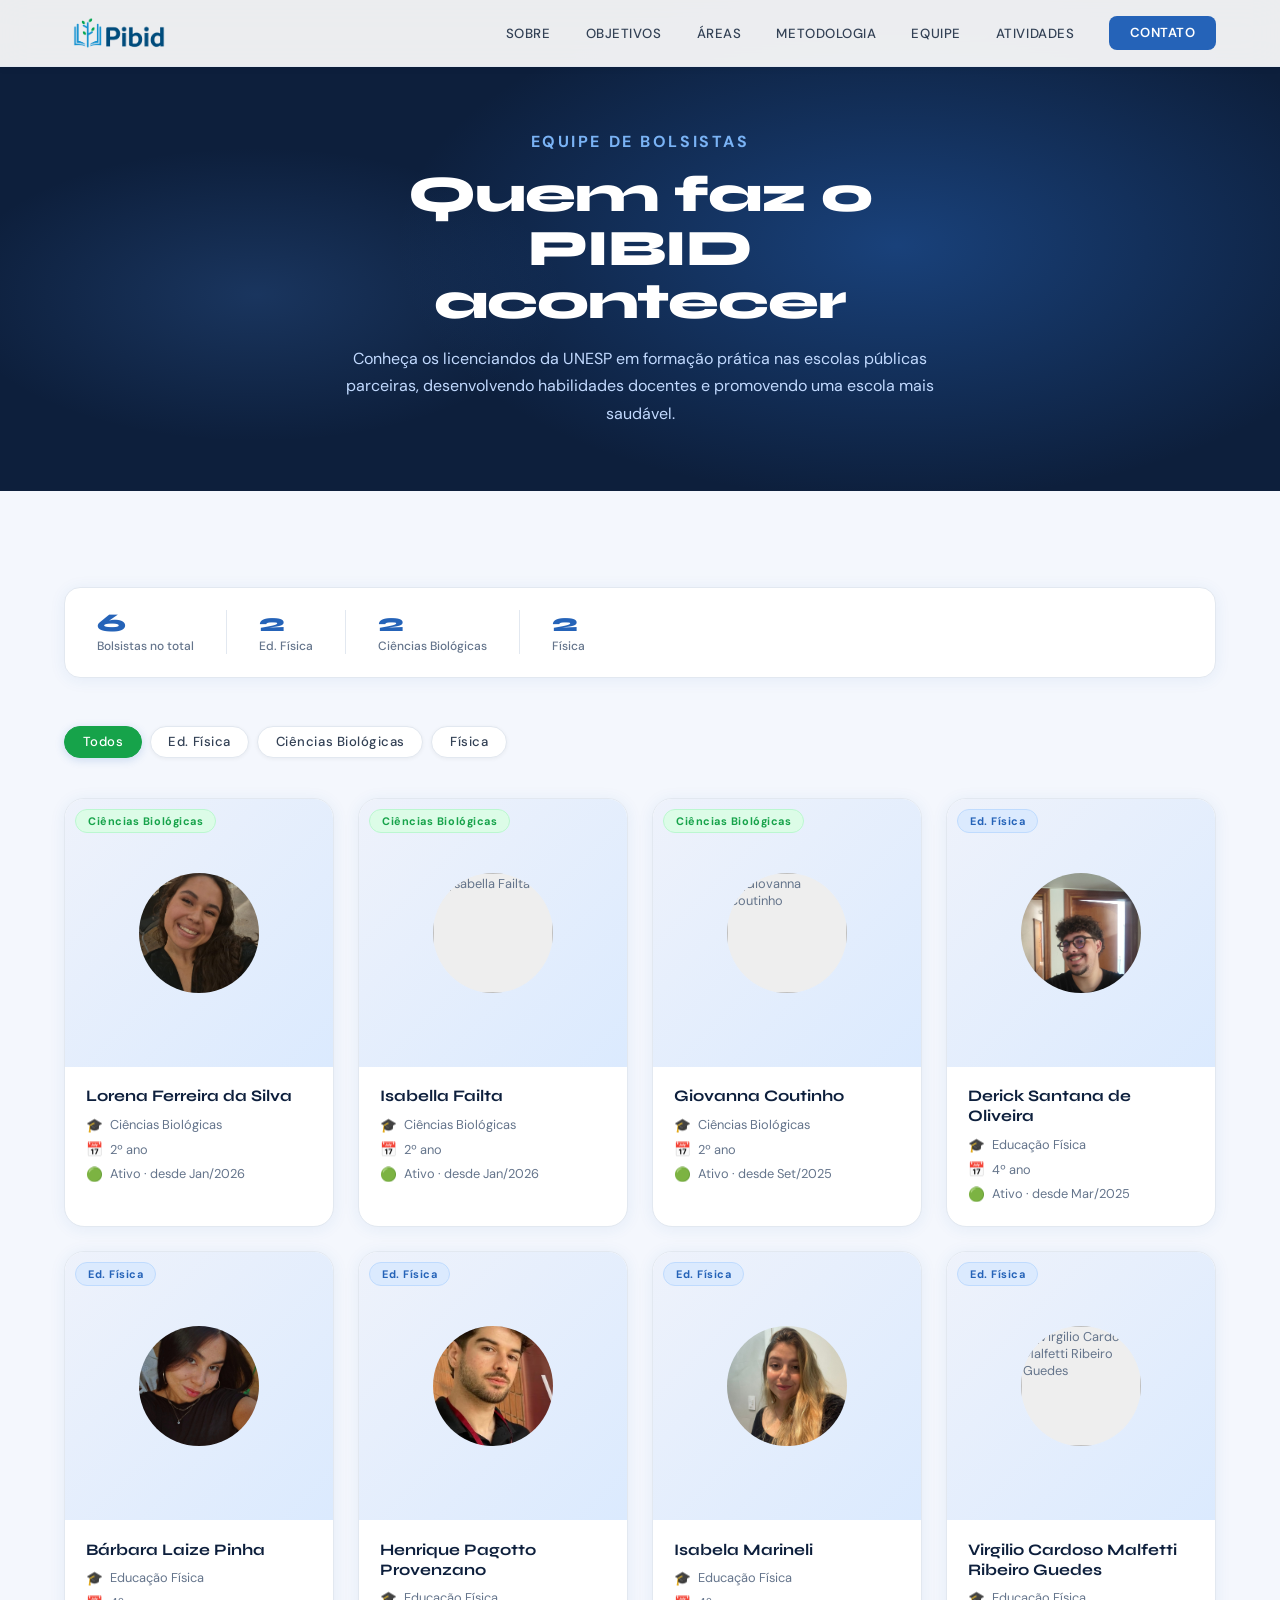
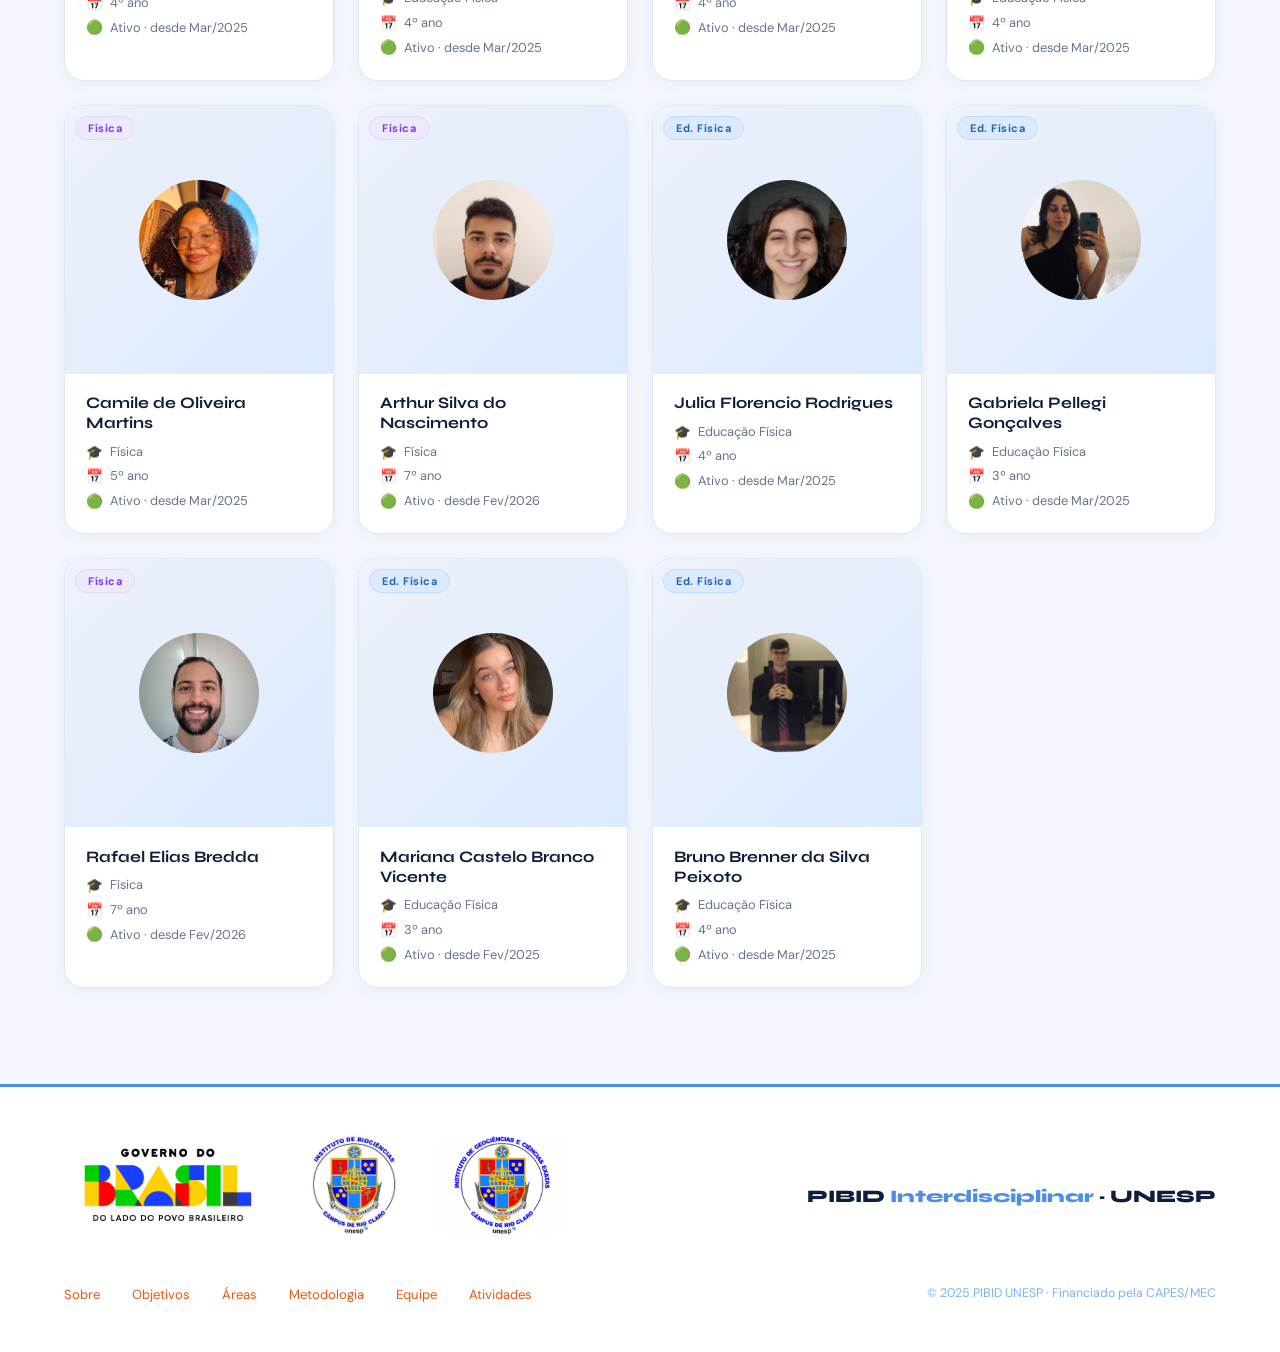
==== bolsistas.html @ 20052065 "first commit" ====
<body>
<!DOCTYPE html>
<html lang="pt-BR">
<head>
  <meta charset="UTF-8"/>
  <meta name="viewport" content="width=device-width, initial-scale=1.0"/>
  <title>Bolsistas — PIBID Interdisciplinar UNESP</title>
  <link href="https://fonts.googleapis.com/css2?family=Syne:wght@400;600;700;800&family=DM+Sans:ital,wght@0,300;0,400;0,500;1,300&display=swap" rel="stylesheet"/>
  <link rel="stylesheet" href="style.css"/>
</head>

    <!-- ── NAVBAR ── -->
<nav id="navbar">
  <div class="nav-logo"><a href="index.html"><img src="Logo_PIBID_sigla-e1734774296538.png" width="25%" alt="PIBID Interdisciplinar"></a></div>
  <ul class="nav-links">
    <li><a href="index.html#sobre">Sobre</a></li>
    <li><a href="index.html#objetivos">Objetivos</a></li>
    <li><a href="index.html#areas">Áreas</a></li>
    <li><a href="index.html#metodologia">Metodologia</a></li>
    <li><a href="index.html#equipe">Equipe</a></li>
    <li><a href="index.html#atividades">Atividades</a></li>
  </ul>
  <a href="index.html#contato" class="nav-cta">Contato</a>
  <div class="hamburger" id="hamburger">
    <span></span><span></span><span></span>
  </div>
</nav>
 
<!-- ── HERO ── -->
<div class="page-hero">
  <div class="page-hero-inner reveal">
    <p class="section-label">Equipe de Bolsistas</p>
    <h1>Quem faz o PIBID acontecer</h1>
    <p>Conheça os licenciandos da UNESP em formação prática nas escolas públicas parceiras, desenvolvendo habilidades docentes e promovendo uma escola mais saudável.</p>
  </div>
</div>
 
<!-- ── BOLSISTAS ── -->
<section id="bolsistasSection">
 
  <!-- Stats -->
  <div class="stats-bar reveal">
    <div class="stats-item">
      <span class="stats-num">6</span>
      <span class="stats-lbl">Bolsistas no total</span>
    </div>
    <div class="stats-divider"></div>
    <div class="stats-item">
      <span class="stats-num">2</span>
      <span class="stats-lbl">Ed. Física</span>
    </div>
    <div class="stats-divider"></div>
    <div class="stats-item">
      <span class="stats-num">2</span>
      <span class="stats-lbl">Ciências Biológicas</span>
    </div>
    <div class="stats-divider"></div>
    <div class="stats-item">
      <span class="stats-num">2</span>
      <span class="stats-lbl">Física</span>
    </div>
  </div>
 
  <!-- Filters -->
  <div class="toolbar reveal">
    <div style="display:flex; gap:0.5rem; flex-wrap:wrap;">
      <button class="filter-btn active" data-filter="all">Todos</button>
      <button class="filter-btn" data-filter="ef">Ed. Física</button>
      <button class="filter-btn" data-filter="bio">Ciências Biológicas</button>
      <button class="filter-btn" data-filter="fis">Física</button>
    </div>
  </div>
 
  <!-- Grid -->
  <div class="bolsistas-grid" id="bolsistasGrid">
 
    <!-- BOLSISTA Lorena Silva -->
    <div class="bolsista-card reveal" data-curso="bio">
      <div class="bolsista-photo-wrap">
<div class="photo-placeholder"><img src="foto-lorena.jpeg" alt="Lorena Ferreira da Silva"></div>
        <span class="curso-badge curso-bio">Ciências Biológicas</span>
      </div>
      <div class="bolsista-info">
        <div class="bolsista-name">Lorena Ferreira da Silva</div>
        <div class="bolsista-meta">
          <div class="meta-row"><span class="meta-icon">🎓</span>Ciências Biológicas</div>
          <div class="meta-row"><span class="meta-icon">📅</span>2º ano</div>
          <div class="meta-row"><span class="meta-icon">🟢</span>Ativo · desde Jan/2026</div>
        </div>
      </div>
    </div>
 
    <!-- BOLSISTA Isabela Failta -->
    <div class="bolsista-card reveal" data-curso="bio">
      <div class="bolsista-photo-wrap">
         <div class="photo-placeholder"><img src="" alt="Isabella Failta"></div>
        <span class="curso-badge curso-bio">Ciências Biológicas</span>
      </div>
      <div class="bolsista-info">
        <div class="bolsista-name">Isabella Failta</div>
        <div class="bolsista-meta">
          <div class="meta-row"><span class="meta-icon">🎓</span>Ciências Biológicas</div>
          <div class="meta-row"><span class="meta-icon">📅</span>2º ano</div>
          <div class="meta-row"><span class="meta-icon">🟢</span>Ativo · desde Jan/2026</div>
        </div>
      </div>
    </div>
 
    <!-- BOLSISTA Giovanna Coutinho -->
    <div class="bolsista-card reveal" data-curso="bio">
      <div class="bolsista-photo-wrap">
         <div class="photo-placeholder"><img src="" alt="Giovanna Coutinho"></div>
        <span class="curso-badge curso-bio">Ciências Biológicas</span>
      </div>
      <div class="bolsista-info">
        <div class="bolsista-name">Giovanna Coutinho</div>
        <div class="bolsista-meta">
          <div class="meta-row"><span class="meta-icon">🎓</span>Ciências Biológicas</div>
          <div class="meta-row"><span class="meta-icon">📅</span>2º ano</div>
          <div class="meta-row"><span class="meta-icon">🟢</span>Ativo · desde Set/2025</div>
        </div>
      </div>
    </div>

    <!-- BOLSISTA Derick Santana de Oliveira -->
    <div class="bolsista-card reveal" data-curso="ef">
      <div class="bolsista-photo-wrap">
        <div class="photo-placeholder"><img src="foto-derick.jpeg" alt="Derick Santana de Oliveira"></div>
        <span class="curso-badge curso-ef">Ed. Física</span>
      </div>
      <div class="bolsista-info">
        <div class="bolsista-name">Derick Santana de Oliveira</div>
        <div class="bolsista-meta">
          <div class="meta-row"><span class="meta-icon">🎓</span>Educação Física</div>
          <div class="meta-row"><span class="meta-icon">📅</span>4º ano</div>
          <div class="meta-row"><span class="meta-icon">🟢</span>Ativo · desde Mar/2025</div>
        </div>
      </div>
    </div>

    <!-- BOLSISTA Bárbara Laize Pinha -->
    <div class="bolsista-card reveal" data-curso="ef">
      <div class="bolsista-photo-wrap">
        <div class="photo-placeholder"><img src="foto-barbara.jpeg" alt="Bárbara Laize Pinha"></div>
        <span class="curso-badge curso-ef">Ed. Física</span>
      </div>
      <div class="bolsista-info">
        <div class="bolsista-name">Bárbara Laize Pinha</div>
        <div class="bolsista-meta">
          <div class="meta-row"><span class="meta-icon">🎓</span>Educação Física</div>
          <div class="meta-row"><span class="meta-icon">📅</span>4º ano</div>
          <div class="meta-row"><span class="meta-icon">🟢</span>Ativo · desde Mar/2025</div>
        </div>
      </div>
    </div>

        <!-- BOLSISTA Henrique Pagotto Provenzano -->
    <div class="bolsista-card reveal" data-curso="ef">
      <div class="bolsista-photo-wrap">
        <div class="photo-placeholder"><img src="foto-henrique.jpeg" alt="Henrique Pagotto Provenzano"></div>
        <span class="curso-badge curso-ef">Ed. Física</span>
      </div>
      <div class="bolsista-info">
        <div class="bolsista-name">Henrique Pagotto Provenzano</div>
        <div class="bolsista-meta">
          <div class="meta-row"><span class="meta-icon">🎓</span>Educação Física</div>
          <div class="meta-row"><span class="meta-icon">📅</span>4º ano</div>
          <div class="meta-row"><span class="meta-icon">🟢</span>Ativo · desde Mar/2025</div>
        </div>
      </div>
    </div>

        <!-- BOLSISTA Isabela Marineli -->
    <div class="bolsista-card reveal" data-curso="ef">
      <div class="bolsista-photo-wrap">
        <div class="photo-placeholder"><img src="foto-isabela.jpeg" alt="Isabela Marineli"></div>
        <span class="curso-badge curso-ef">Ed. Física</span>
      </div>
      <div class="bolsista-info">
        <div class="bolsista-name">Isabela Marineli</div>
        <div class="bolsista-meta">
          <div class="meta-row"><span class="meta-icon">🎓</span>Educação Física</div>
          <div class="meta-row"><span class="meta-icon">📅</span>4º ano</div>
          <div class="meta-row"><span class="meta-icon">🟢</span>Ativo · desde Mar/2025</div>
        </div>
      </div>
    </div>

        <!-- BOLSISTA Virgilio Cardoso Malfetti Ribeiro Guedes -->
    <div class="bolsista-card reveal" data-curso="ef">
      <div class="bolsista-photo-wrap">
        <div class="photo-placeholder"><img src="foto-virgilio.jpeg" alt="Virgilio Cardoso Malfetti Ribeiro Guedes"></div>
        <span class="curso-badge curso-ef">Ed. Física</span>
      </div>
      <div class="bolsista-info">
        <div class="bolsista-name">Virgilio Cardoso Malfetti Ribeiro Guedes</div>
        <div class="bolsista-meta">
          <div class="meta-row"><span class="meta-icon">🎓</span>Educação Física</div>
          <div class="meta-row"><span class="meta-icon">📅</span>4º ano</div>
          <div class="meta-row"><span class="meta-icon">🟢</span>Ativo · desde Mar/2025</div>
        </div>
      </div>
    </div>

        <!-- BOLSISTA Camile de Oliveira Martins -->
    <div class="bolsista-card reveal" data-curso="fis">
      <div class="bolsista-photo-wrap">
        <div class="photo-placeholder"><img src="foto-camile.jpeg" alt="Camile de Oliveira Martins"></div>
        <span class="curso-badge curso-fis">Física</span>
      </div>
      <div class="bolsista-info">
        <div class="bolsista-name">Camile de Oliveira Martins</div>
        <div class="bolsista-meta">
          <div class="meta-row"><span class="meta-icon">🎓</span>Física</div>
          <div class="meta-row"><span class="meta-icon">📅</span>5º ano</div>
          <div class="meta-row"><span class="meta-icon">🟢</span>Ativo · desde Mar/2025</div>
        </div>
      </div>
    </div>

        <!-- BOLSISTA Arthur Silva do Nascimento -->
    <div class="bolsista-card reveal" data-curso="fis">
      <div class="bolsista-photo-wrap">
        <div class="photo-placeholder"><img src="foto-arthur.jpeg" alt="Arthur Silva do Nascimento"></div>
        <span class="curso-badge curso-fis">Física</span>
      </div>
      <div class="bolsista-info">
        <div class="bolsista-name">Arthur Silva do Nascimento</div>
        <div class="bolsista-meta">
          <div class="meta-row"><span class="meta-icon">🎓</span>Física</div>
          <div class="meta-row"><span class="meta-icon">📅</span>7º ano</div>
          <div class="meta-row"><span class="meta-icon">🟢</span>Ativo · desde Fev/2026</div>
        </div>
      </div>
    </div>

        <!-- BOLSISTA Julia florencio Rodrigues -->
    <div class="bolsista-card reveal" data-curso="ef">
      <div class="bolsista-photo-wrap">
        <div class="photo-placeholder"><img src="foto-julia.jpeg" alt="Julia Florencio Rodrigues"></div>
        <span class="curso-badge curso-ef">Ed. Física</span>
      </div>
      <div class="bolsista-info">
        <div class="bolsista-name">Julia Florencio Rodrigues</div>
        <div class="bolsista-meta">
          <div class="meta-row"><span class="meta-icon">🎓</span>Educação Física</div>
          <div class="meta-row"><span class="meta-icon">📅</span>4º ano</div>
          <div class="meta-row"><span class="meta-icon">🟢</span>Ativo · desde Mar/2025</div>
        </div>
      </div>
    </div>

        <!-- BOLSISTA Gabriela Pellegi Gonçalves -->
    <div class="bolsista-card reveal" data-curso="ef">
      <div class="bolsista-photo-wrap">
        <div class="photo-placeholder"><img src="foto-gabi.jpeg" alt="Gabriela Pellegi Gonçalves"></div>
        <span class="curso-badge curso-ef">Ed. Física</span>
      </div>
      <div class="bolsista-info">
        <div class="bolsista-name">Gabriela Pellegi Gonçalves</div>
        <div class="bolsista-meta">
          <div class="meta-row"><span class="meta-icon">🎓</span>Educação Física</div>
          <div class="meta-row"><span class="meta-icon">📅</span>3º ano</div>
          <div class="meta-row"><span class="meta-icon">🟢</span>Ativo · desde Mar/2025</div>
        </div>
      </div>
    </div>

        <!-- BOLSISTA Rafael Elias Bredda -->
    <div class="bolsista-card reveal" data-curso="fis">
      <div class="bolsista-photo-wrap">
        <div class="photo-placeholder"><img src="foto-rafael.jpeg" alt="Rafael Elias Bredda"></div>
        <span class="curso-badge curso-fis">Física</span>
      </div>
      <div class="bolsista-info">
        <div class="bolsista-name">Rafael Elias Bredda</div>
        <div class="bolsista-meta">
          <div class="meta-row"><span class="meta-icon">🎓</span>Física</div>
          <div class="meta-row"><span class="meta-icon">📅</span>7º ano</div>
          <div class="meta-row"><span class="meta-icon">🟢</span>Ativo · desde Fev/2026</div>
        </div>
      </div>
    </div>

        <!-- BOLSISTA Mariana Castelo Branco Vicente -->
    <div class="bolsista-card reveal" data-curso="ef">
      <div class="bolsista-photo-wrap">
        <div class="photo-placeholder"><img src="foto-mariana.jpeg" alt="Mariana Castelo Branco Vicente"></div>
        <span class="curso-badge curso-ef">Ed. Física</span>
      </div>
      <div class="bolsista-info">
        <div class="bolsista-name">Mariana Castelo Branco Vicente</div>
        <div class="bolsista-meta">
          <div class="meta-row"><span class="meta-icon">🎓</span>Educação Física</div>
          <div class="meta-row"><span class="meta-icon">📅</span>3º ano</div>
          <div class="meta-row"><span class="meta-icon">🟢</span>Ativo · desde Fev/2025</div>
        </div>
      </div>
    </div>

        <!-- BOLSISTA Bruno Brenner da Silva Peixoto -->
    <div class="bolsista-card reveal" data-curso="ef">
      <div class="bolsista-photo-wrap">
        <div class="photo-placeholder"><img src="foto-bruno.jpeg" alt="Bruno Brenner da Silva Peixoto"></div>
        <span class="curso-badge curso-ef">Ed. Física</span>
      </div>
      <div class="bolsista-info">
        <div class="bolsista-name">Bruno Brenner da Silva Peixoto</div>
        <div class="bolsista-meta">
          <div class="meta-row"><span class="meta-icon">🎓</span>Educação Física</div>
          <div class="meta-row"><span class="meta-icon">📅</span>4º ano</div>
          <div class="meta-row"><span class="meta-icon">🟢</span>Ativo · desde Mar/2025</div>
        </div>
      </div>
    </div>

 
  </div>
</section>
 
<!-- ── FOOTER ── -->
<footer>
  <!-- Logos institucionais -->
  <div class="footer-logos">
    <div class="footer-logo-item">
      <img src="logo-governo-federal.png" alt="Governo Federal" class="footer-logo" />
      <!-- Substitua pelo caminho correto da imagem -->
    </div>
    <div class="footer-logo-item">
      <img src="logo-ib.jpeg" alt="Instituto de Biociências – IB/UNESP" class="footer-logo" />
    </div>
    <div class="footer-logo-item">
      <img src="logo-igce.png" alt="Instituto de Geociências e Ciências Exatas – IGCE/UNESP" class="footer-logo" />
    </div>
  </div>

  <div class="footer-brand">PIBID <span>Interdisciplinar</span> · UNESP</div>
  <ul class="footer-links">
    <li><a href="index.html#sobre">Sobre</a></li>
    <li><a href="index.html#objetivos">Objetivos</a></li>
    <li><a href="index.html#areas">Áreas</a></li>
    <li><a href="index.html#metodologia">Metodologia</a></li>
    <li><a href="index.html#equipe">Equipe</a></li>
    <li><a href="index.html#atividades">Atividades</a></li>
  </ul>
  <div class="footer-copy">© 2025 PIBID UNESP · Financiado pela CAPES/MEC</div>
</footer>
 
<script>
  // ── Filtros
  document.querySelectorAll('.filter-btn').forEach(btn => {
    btn.addEventListener('click', () => {
      document.querySelectorAll('.filter-btn').forEach(b => b.classList.remove('active'));
      btn.classList.add('active');
      const filter = btn.dataset.filter;
      document.querySelectorAll('#bolsistasGrid .bolsista-card').forEach(card => {
        card.style.display = (filter === 'all' || card.dataset.curso === filter) ? '' : 'none';
      });
    });
  });
 
  // ── Scroll reveal
  const io = new IntersectionObserver(entries => {
    entries.forEach(e => { if (e.isIntersecting) { e.target.classList.add('visible'); io.unobserve(e.target); } });
  }, { threshold: 0.1 });
  document.querySelectorAll('.reveal').forEach(el => io.observe(el));
 
  // ── Navbar scroll
  const navbar = document.getElementById('navbar');
  window.addEventListener('scroll', () => {
    navbar.style.boxShadow = window.scrollY > 40 ? '0 2px 16px rgba(0,0,0,0.1)' : '0 1px 8px rgba(0,0,0,0.06)';
  });
</script>
</body>
</html>
---- style.css ----
/* ─── VARIÁVEIS ─── */
a {
  text-decoration: none;
}


:root {
  --bg: #ffffff;
  --bg-alt: #f4f7fd;
  --bg-alt2: #eef2fb;

  --azul-escuro: #0d1f3c;
  --azul: #1a4b8c;
  --azul-medio: #2563b8;
  --azul-claro: #4c8ee8;
  --azul-suave: #dbeafe;

  --verde: #16a34a;
  --verde-suave: #dcfce7;

  --roxo: #7c3aed;
  --roxo-suave: #ede9fe;

  --laranja: #ea580c;
  --laranja-suave: #ffedd5;

  --texto: #0f172a;
  --texto-medio: #334155;
  --texto-claro: #64748b;
  --borda: #e2e8f0;

  --branco: #ffffff;
  --sombra: 0 2px 16px rgba(37,99,184,0.08);
  --sombra-hover: 0 8px 32px rgba(37,99,184,0.16);
}

*, *::before, *::after { box-sizing: border-box; margin: 0; padding: 0; }

html { scroll-behavior: smooth; }

body {
  font-family: 'DM Sans', sans-serif;
  background: var(--bg);
  color: var(--texto);
  overflow-x: hidden;
}

    /* ── PAGE HERO ── */
    .page-hero {
      background: var(--azul-escuro);
      padding: 7rem 4rem 4rem;
      text-align: center;
      position: relative;
      overflow: hidden;
    }
 
    .page-hero::before {
      content: '';
      position: absolute;
      inset: 0;
      background:
        radial-gradient(ellipse 60% 80% at 30% 50%, rgba(22,163,74,0.25) 0%, transparent 65%),
        radial-gradient(ellipse 50% 60% at 80% 40%, rgba(37,99,184,0.45) 0%, transparent 60%);
    }
 
    .page-hero-inner { position: relative; max-width: 640px; margin: 0 auto; }
    .page-hero .section-label { color: #6ee7b7; text-align: center; }
 
    .page-hero h1 {
      font-size: clamp(2rem, 4vw, 3.2rem);
      color: #fff;
      opacity: 1;
      animation: none;
    }
 
    .page-hero p {
      margin-top: 1rem;
      font-size: 1rem;
      color: #c2daff;
      line-height: 1.7;
    }
 
    /* ── STATS BAR ── */
    .stats-bar {
      display: flex;
      gap: 2rem;
      flex-wrap: wrap;
      max-width: 1200px;
      margin: 0 auto 3rem;
      padding: 1.4rem 2rem;
      background: var(--branco);
      border: 1.5px solid var(--borda);
      border-radius: 16px;
      box-shadow: var(--sombra);
    }
 
    .stats-item { display: flex; flex-direction: column; gap: 0.15rem; }
 
    .stats-num {
      font-family: 'Syne', sans-serif;
      font-size: 1.6rem;
      font-weight: 800;
      color: var(--verde);
      line-height: 1;
    }
 
    .stats-lbl { font-size: 0.75rem; color: var(--texto-claro); font-weight: 500; }
    .stats-divider { width: 1px; background: var(--borda); align-self: stretch; }
 
    /* ── TOOLBAR / FILTROS ── */
    .toolbar {
      max-width: 1200px;
      margin: 0 auto 2.5rem;
    }
 
    /* ── SECTION ── */
    #supervisoresSection { background: var(--bg-alt); }
 
    /* ── GRID ── */
    .supervisores-grid {
      display: grid;
      grid-template-columns: repeat(3, 1fr);
      gap: 1.8rem;
      max-width: 1200px;
      margin: 0 auto;
    }
 
    /* ── CARD ── */
    .supervisor-card {
      background: var(--branco);
      border: 1.5px solid var(--borda);
      border-radius: 20px;
      overflow: hidden;
      box-shadow: var(--sombra);
      transition: transform 0.3s, box-shadow 0.3s, border-color 0.3s;
      display: flex;
      flex-direction: column;
    }
 
    .supervisor-card:hover {
      transform: translateY(-6px);
      box-shadow: var(--sombra-hover);
      border-color: var(--verde-medio);
    }
 
    /* Foto */
    .supervisor-photo-wrap {
      width: 100%;
      aspect-ratio: 1 / 1;
      overflow: hidden;
      background: linear-gradient(135deg, var(--bg-alt2), var(--verde-suave));
      display: flex;
      align-items: center;
      justify-content: center;
      position: relative;
      flex-shrink: 0;
    }
 
    .supervisor-photo-wrap img {
      width: 100%;
      height: 100%;
      object-fit: cover;
      transition: transform 0.5s;
    }
 
    .supervisor-card:hover .supervisor-photo-wrap img { transform: scale(1.05); }
 
    .photo-placeholder {
      display: flex;
      flex-direction: column;
      align-items: center;
      gap: 0.5rem;
      color: var(--texto-claro);
      font-size: 0.8rem;
      width: 120px;
  height: 120px;
  border-radius: 50%;
  overflow: hidden;
  background: #eee;
    }

    .photo-placeholder img {
  width: 100%;
  height: 100%;
  object-fit: cover;
}
 
    .photo-placeholder span { font-size: 3.5rem; line-height: 1; }
 
    /* Badge de área */
    .area-badge {
      position: absolute;
      top: 10px; left: 10px;
      padding: 0.25rem 0.75rem;
      border-radius: 100px;
      font-size: 0.68rem;
      font-weight: 700;
      letter-spacing: 0.05em;
    }
 
    .area-ef    { background: var(--azul-suave);  color: var(--azul-medio); border: 1px solid #bfdbfe; }
    .area-bio   { background: var(--verde-suave);  color: var(--verde);      border: 1px solid #bbf7d0; }
    .area-fis   { background: var(--roxo-suave);   color: var(--roxo);       border: 1px solid #ddd6fe; }
 
    /* Faixa de anos de experiência */
    .exp-ribbon {
      position: absolute;
      top: 10px; right: 10px;
      background: var(--azul-escuro);
      color: #fff;
      border-radius: 10px;
      padding: 0.28rem 0.65rem;
      font-family: 'Syne', sans-serif;
      font-size: 0.72rem;
      font-weight: 700;
      letter-spacing: 0.04em;
      line-height: 1.4;
      text-align: center;
    }
 
    .exp-ribbon span {
      display: block;
      font-size: 1rem;
      font-weight: 800;
      color: #7ab3f5;
      line-height: 1;
    }
 
    /* Corpo do card */
    .supervisor-info {
      padding: 1.4rem 1.5rem 1.6rem;
      flex: 1;
      display: flex;
      flex-direction: column;
      gap: 0;
    }
 
    .supervisor-name {
      font-family: 'Syne', sans-serif;
      font-size: 1.05rem;
      font-weight: 700;
      color: var(--azul-escuro);
      margin-bottom: 0.6rem;
      line-height: 1.25;
    }
 
    .supervisor-meta {
      display: flex;
      flex-direction: column;
      gap: 0.35rem;
      flex: 1;
    }
 
    .meta-row {
      display: flex;
      align-items: flex-start;
      gap: 0.5rem;
      font-size: 0.82rem;
      color: var(--texto-claro);
      line-height: 1.4;
    }
 
    .meta-icon { font-size: 0.9rem; flex-shrink: 0; margin-top: 0.05rem; }
 
    /* Barra de experiência */
    .exp-bar-wrap { margin-top: 1.1rem; }
 
    .exp-bar-label {
      display: flex;
      justify-content: space-between;
      font-size: 0.72rem;
      color: var(--texto-claro);
      margin-bottom: 0.35rem;
      font-weight: 500;
    }
 
    .exp-bar-label strong { color: var(--verde); font-weight: 700; }
 
    .exp-bar-track {
      height: 5px;
      background: var(--bg-alt2);
      border-radius: 100px;
      overflow: hidden;
    }
 
    .exp-bar-fill {
      height: 100%;
      border-radius: 100px;
      background: linear-gradient(90deg, var(--verde), #4ade80);
    }
 
    /* ── FILTROS: override cor ativa para verde ── */
    .filter-btn.active {
      background: var(--verde) !important;
      border-color: var(--verde) !important;
    }
 
    .filter-btn:hover { border-color: var(--verde) !important;}
 
    /* ── RESPONSIVE ── */
    @media (max-width: 1024px) { .supervisores-grid { grid-template-columns: repeat(2, 1fr); } }
    @media (max-width: 768px) {
      .supervisores-grid { grid-template-columns: 1fr; }
      .page-hero { padding: 6rem 1.5rem 3rem; }
      #supervisoresSection { padding: 3rem 1.5rem; }
      .stats-bar { gap: 1.2rem; }
    }

/* ─── NAVBAR ─── */
nav {
  position: fixed;
  top: 0; left: 0; right: 0;
  z-index: 100;
  display: flex;
  align-items: center;
  justify-content: space-between;
  padding: 1rem 4rem;
  background: rgba(255,255,255,0.92);
  backdrop-filter: blur(16px);
  border-bottom: 1px solid var(--borda);
  transition: background 0.3s, box-shadow 0.3s;
  box-shadow: 0 1px 8px rgba(0,0,0,0.06);
}

.nav-logo {
  font-family: 'Syne', sans-serif;
  font-weight: 800;
  font-size: 1.2rem;
  letter-spacing: 0.03em;
  color: var(--azul-escuro);
}

.nav-logo span { color: var(--azul-claro); }

.nav-links {
  display: flex;
  gap: 2.2rem;
  list-style: none;
}

.nav-links a {
  font-size: 0.83rem;
  font-weight: 500;
  color: var(--texto-medio);
  text-decoration: none;
  letter-spacing: 0.04em;
  text-transform: uppercase;
  transition: color 0.2s;
}

.nav-links a:hover { color: var(--azul-claro); }

.nav-cta {
  padding: 0.52rem 1.3rem;
  background: var(--azul-medio);
  color: #fff;
  border-radius: 8px;
  font-size: 0.82rem;
  font-weight: 600;
  text-decoration: none;
  letter-spacing: 0.04em;
  text-transform: uppercase;
  transition: background 0.2s, transform 0.15s;
  margin-left: 3%;
}

.nav-cta:hover { background: var(--azul-claro); transform: translateY(-1px); }

/* ─── HERO ─── */
#hero {
  position: relative;
  min-height: 100vh;
  display: flex;
  align-items: center;
  padding: 8rem 4rem 4rem;
  overflow: hidden;
  background: var(--azul-escuro);
}

.hero-bg {
  position: absolute;
  inset: 0;
  background:
    radial-gradient(ellipse 65% 55% at 75% 45%, rgba(37,99,184,0.55) 0%, transparent 65%),
    radial-gradient(ellipse 40% 40% at 10% 80%, rgba(76,142,232,0.2) 0%, transparent 60%),
    var(--azul-escuro);
}

.hero-grid-lines {
  position: absolute;
  inset: 0;
  background-image:
    linear-gradient(rgba(255,255,255,0.04) 1px, transparent 1px),
    linear-gradient(90deg, rgba(255,255,255,0.04) 1px, transparent 1px);
  background-size: 60px 60px;
  mask-image: radial-gradient(ellipse 80% 80% at 50% 50%, black 40%, transparent 100%);
}

.hero-content {
  position: relative;
  max-width: 680px;
}

.hero-badge {
  display: inline-flex;
  align-items: center;
  gap: 0.5rem;
  background: rgba(255,255,255,0.1);
  border: 1px solid rgba(255,255,255,0.2);
  border-radius: 100px;
  padding: 0.4rem 1rem;
  font-size: 0.78rem;
  font-weight: 500;
  color: #c2daff;
  letter-spacing: 0.06em;
  text-transform: uppercase;
  margin-bottom: 1.8rem;
  opacity: 0;
  animation: fadeUp 0.7s 0.2s forwards;
}

.hero-badge::before {
  content: '';
  width: 6px; height: 6px;
  border-radius: 50%;
  background: #7ab3f5;
  animation: pulse 2s infinite;
}

@keyframes pulse {
  0%, 100% { opacity: 1; }
  50% { opacity: 0.4; }
}

h1 {
  font-family: 'Syne', sans-serif;
  font-size: clamp(2.8rem, 6vw, 5rem);
  font-weight: 800;
  line-height: 1.05;
  letter-spacing: -0.02em;
  color: #fff;
  opacity: 0;
  animation: fadeUp 0.8s 0.4s forwards;
}

h1 em {
  font-style: normal;
  color: #7ab3f5;
}

.hero-sub {
  margin-top: 1.5rem;
  font-size: 1.08rem;
  font-weight: 300;
  color: #c2daff;
  line-height: 1.7;
  max-width: 540px;
  opacity: 0;
  animation: fadeUp 0.8s 0.6s forwards;
}

.hero-actions {
  margin-top: 2.5rem;
  display: flex;
  gap: 1rem;
  flex-wrap: wrap;
  opacity: 0;
  animation: fadeUp 0.8s 0.8s forwards;
}

.btn-primary {
  padding: 0.85rem 2rem;
  background: var(--azul-claro);
  color: #fff;
  border-radius: 8px;
  font-weight: 600;
  font-size: 0.9rem;
  text-decoration: none;
  letter-spacing: 0.03em;
  transition: background 0.2s, transform 0.15s, box-shadow 0.2s;
  box-shadow: 0 4px 20px rgba(76,142,232,0.4);
}

.btn-primary:hover {
  background: #3a7bd5;
  transform: translateY(-2px);
  box-shadow: 0 8px 28px rgba(76,142,232,0.5);
}

.btn-outline {
  padding: 0.85rem 2rem;
  border: 1.5px solid rgba(255,255,255,0.3);
  color: #fff;
  border-radius: 8px;
  font-weight: 500;
  font-size: 0.9rem;
  text-decoration: none;
  letter-spacing: 0.03em;
  transition: border-color 0.2s, background 0.2s, transform 0.15s;
}

.btn-outline:hover {
  border-color: rgba(255,255,255,0.6);
  background: rgba(255,255,255,0.1);
  transform: translateY(-2px);
}

.hero-stats {
  position: absolute;
  right: 4rem;
  top: 50%;
  transform: translateY(-50%);
  display: flex;
  flex-direction: column;
  gap: 1.2rem;
  opacity: 0;
  animation: fadeLeft 0.9s 1s forwards;
}

.stat-card {
  background: rgba(255,255,255,0.08);
  border: 1px solid rgba(255,255,255,0.15);
  border-radius: 16px;
  padding: 1.3rem 1.8rem;
  text-align: center;
  backdrop-filter: blur(8px);
  transition: border-color 0.3s, transform 0.3s;
}

.stat-card:hover {
  border-color: rgba(255,255,255,0.35);
  transform: translateX(-4px);
}

.stat-number {
  font-family: 'Syne', sans-serif;
  font-size: 2.2rem;
  font-weight: 800;
  color: #7ab3f5;
  line-height: 1;
}

.stat-label {
  font-size: 0.73rem;
  color: #c2daff;
  text-transform: uppercase;
  letter-spacing: 0.08em;
  margin-top: 0.4rem;
}

@keyframes fadeUp {
  from { opacity: 0; transform: translateY(28px); }
  to { opacity: 1; transform: translateY(0); }
}

@keyframes fadeLeft {
  from { opacity: 0; transform: translate(28px, -50%); }
  to { opacity: 1; transform: translate(0, -50%); }
}

/* ─── SECTION COMMONS ─── */
section { padding: 6rem 4rem; }

.section-label {
  font-size: 0.72rem;
  font-weight: 700;
  letter-spacing: 0.16em;
  text-transform: uppercase;
  color: var(--azul-medio);
  margin-bottom: 0.8rem;
}

.section-title {
  font-family: 'Syne', sans-serif;
  font-size: clamp(1.9rem, 3.5vw, 2.8rem);
  font-weight: 700;
  line-height: 1.15;
  letter-spacing: -0.01em;
  color: var(--azul-escuro);
}

.section-desc {
  margin-top: 1rem;
  font-size: 1rem;
  color: var(--texto-claro);
  line-height: 1.75;
  max-width: 620px;
}

/* ─── SOBRE ─── */
#sobre {
  background: var(--bg-alt);
  position: relative;
  overflow: hidden;
}

#sobre::before {
  content: '';
  position: absolute;
  top: -80px; right: -80px;
  width: 360px; height: 360px;
  border-radius: 50%;
  background: radial-gradient(circle, rgba(37,99,184,0.07), transparent 70%);
  pointer-events: none;
}

.sobre-grid {
  display: grid;
  grid-template-columns: 1fr 1fr;
  gap: 5rem;
  align-items: center;
  max-width: 1200px;
  margin: 0 auto;
}

.sobre-visual { position: relative; }

.sobre-card-main {
  background: var(--branco);
  border: 1px solid var(--borda);
  border-radius: 20px;
  padding: 2.5rem;
  box-shadow: var(--sombra);
}

.sobre-icon-row {
  display: flex;
  gap: 0.7rem;
  flex-wrap: wrap;
  margin-bottom: 1.5rem;
}

.area-pill {
  padding: 0.35rem 1rem;
  border-radius: 100px;
  font-size: 0.78rem;
  font-weight: 600;
  letter-spacing: 0.04em;
}

.pill-ef  { background: var(--azul-suave);  color: var(--azul-medio); border: 1px solid #bfdbfe; }
.pill-bio { background: var(--verde-suave); color: var(--verde);       border: 1px solid #bbf7d0; }
.pill-fis { background: var(--roxo-suave);  color: var(--roxo);        border: 1px solid #ddd6fe; }

.sobre-quote {
  font-family: 'Syne', sans-serif;
  font-size: 1.4rem;
  font-weight: 700;
  line-height: 1.45;
  color: var(--azul-escuro);
}

.sobre-quote span { color: var(--azul-medio); }

.sobre-mini-card {
  position: absolute;
  bottom: -2rem;
  right: -2rem;
  background: var(--azul-medio);
  border-radius: 14px;
  padding: 1rem 1.4rem;
  display: flex;
  align-items: center;
  gap: 0.8rem;
  box-shadow: 0 8px 28px rgba(37,99,184,0.3);
}

.mini-icon {
  width: 36px; height: 36px;
  background: rgba(255,255,255,0.2);
  border-radius: 8px;
  display: flex;
  align-items: center;
  justify-content: center;
  font-size: 1.1rem;
}

.mini-text { font-size: 0.8rem; font-weight: 500; color: #fff; }
.mini-text strong { display: block; font-size: 0.9rem; font-weight: 700; }

/* ─── OBJETIVOS ─── */
#objetivos { background: var(--branco); }

.obj-header {
  text-align: center;
  max-width: 640px;
  margin: 0 auto 4rem;
}

.obj-grid {
  display: grid;
  grid-template-columns: repeat(3, 1fr);
  gap: 1.4rem;
  max-width: 1200px;
  margin: 0 auto;
}

.obj-card {
  background: var(--branco);
  border: 1.5px solid var(--borda);
  border-radius: 18px;
  padding: 2rem;
  transition: border-color 0.3s, transform 0.3s, box-shadow 0.3s;
  cursor: default;
  box-shadow: var(--sombra);
}

.obj-card:hover {
  border-color: var(--azul-claro);
  transform: translateY(-6px);
  box-shadow: var(--sombra-hover);
}

.obj-icon {
  width: 52px; height: 52px;
  border-radius: 14px;
  display: flex;
  align-items: center;
  justify-content: center;
  font-size: 1.5rem;
  margin-bottom: 1.3rem;
}

.obj-card:nth-child(1) .obj-icon { background: var(--azul-suave); }
.obj-card:nth-child(2) .obj-icon { background: var(--roxo-suave); }
.obj-card:nth-child(3) .obj-icon { background: var(--verde-suave); }
.obj-card:nth-child(4) .obj-icon { background: var(--laranja-suave); }
.obj-card:nth-child(5) .obj-icon { background: #fef9c3; }
.obj-card:nth-child(6) .obj-icon { background: #e0f2fe; }

.obj-card h3 {
  font-family: 'Syne', sans-serif;
  font-size: 1.05rem;
  font-weight: 700;
  margin-bottom: 0.6rem;
  color: var(--azul-escuro);
}

.obj-card p {
  font-size: 0.88rem;
  color: var(--texto-claro);
  line-height: 1.72;
}

/* ─── TEORIA ─── */
#teoria {
  background: var(--azul-escuro);
  position: relative;
  overflow: hidden;
}

#teoria::before {
  content: '';
  position: absolute;
  bottom: -100px; left: -100px;
  width: 400px; height: 400px;
  border-radius: 50%;
  background: radial-gradient(circle, rgba(76,142,232,0.15), transparent 70%);
  pointer-events: none;
}

.teoria-content {
  max-width: 1200px;
  margin: 0 auto;
  display: grid;
  grid-template-columns: 1fr 1fr;
  gap: 5rem;
  align-items: center;
}

#teoria .section-label { color: #7ab3f5; }
#teoria .section-title { color: #fff; }
#teoria .section-desc  { color: #c2daff; }

.teoria-pilares { display: flex; flex-direction: column; gap: 1rem; }

.pilar {
  display: flex;
  align-items: flex-start;
  gap: 1.2rem;
  padding: 1.3rem 1.5rem;
  background: rgba(255,255,255,0.05);
  border: 1px solid rgba(255,255,255,0.08);
  border-left: 3px solid #7ab3f5;
  border-radius: 0 12px 12px 0;
  transition: background 0.2s, transform 0.2s;
}

.pilar:hover {
  background: rgba(255,255,255,0.1);
  transform: translateX(6px);
}

.pilar-num {
  font-family: 'Syne', sans-serif;
  font-size: 1.6rem;
  font-weight: 800;
  color: rgba(122,179,245,0.3);
  line-height: 1;
  min-width: 2.5rem;
}

.pilar-text h4 {
  font-family: 'Syne', sans-serif;
  font-size: 0.95rem;
  font-weight: 700;
  margin-bottom: 0.3rem;
  color: #fff;
}

.pilar-text p { font-size: 0.85rem; color: #c2daff; line-height: 1.6; }

.teoria-visual { display: flex; flex-direction: column; gap: 1.5rem; }

.ciclo-diagram {
  background: rgba(255,255,255,0.04);
  border: 1px solid rgba(255,255,255,0.1);
  border-radius: 20px;
  padding: 2.5rem;
  text-align: center;
}

.ciclo-diagram svg { width: 100%; max-width: 320px; }

/* ─── METODOLOGIA ─── */
#metodologia { background: var(--bg-alt); }

.met-header {
  text-align: center;
  max-width: 640px;
  margin: 0 auto 4rem;
}

.met-flow {
  display: flex;
  align-items: stretch;
  max-width: 1100px;
  margin: 0 auto;
  overflow: hidden;
  border-radius: 20px;
  border: 1.5px solid var(--borda);
  box-shadow: var(--sombra);
}

.met-step {
  flex: 1;
  padding: 2.5rem 1.8rem;
  background: var(--branco);
  border-right: 1.5px solid var(--borda);
  transition: background 0.3s;
  cursor: default;
  position: relative;
}

.met-step:last-child { border-right: none; }
.met-step:hover { background: var(--bg-alt2); }

.met-step-num {
  font-family: 'Syne', sans-serif;
  font-size: 3rem;
  font-weight: 800;
  color: var(--azul-medio);
  line-height: 1;
  margin-bottom: 0.8rem;
}

.met-step-icon { font-size: 1.6rem; margin-bottom: 1rem; }

.met-step h3 {
  font-family: 'Syne', sans-serif;
  font-size: 0.9rem;
  font-weight: 700;
  color: var(--azul-medio);
  text-transform: uppercase;
  letter-spacing: 0.06em;
  margin-bottom: 0.7rem;
}

.met-step p { font-size: 0.85rem; color: var(--texto-claro); line-height: 1.65; }

/* ─── ÁREAS ─── */
#areas { background: var(--branco); }

.areas-grid {
  display: grid;
  grid-template-columns: repeat(3, 1fr);
  gap: 2rem;
  max-width: 1100px;
  margin: 3rem auto 0;
}

.area-card {
  border-radius: 20px;
  padding: 2.5rem 2rem;
  position: relative;
  overflow: hidden;
  transition: transform 0.3s, box-shadow 0.3s;
  box-shadow: var(--sombra);
}

.area-card:hover { transform: translateY(-6px); box-shadow: var(--sombra-hover); }

.area-card.ef  { background: linear-gradient(145deg, #eff6ff, #dbeafe); border: 1.5px solid #bfdbfe; }
.area-card.bio { background: linear-gradient(145deg, #f0fdf4, #dcfce7); border: 1.5px solid #bbf7d0; }
.area-card.fis { background: linear-gradient(145deg, #faf5ff, #ede9fe); border: 1.5px solid #ddd6fe; }

.area-emoji { font-size: 2.5rem; margin-bottom: 1.2rem; }

.area-card h3 {
  font-family: 'Syne', sans-serif;
  font-size: 1.25rem;
  font-weight: 700;
  margin-bottom: 0.8rem;
  color: var(--azul-escuro);
}

.area-card p { font-size: 0.9rem; color: var(--texto-medio); line-height: 1.7; }

.area-card ul {
  margin-top: 1rem;
  list-style: none;
  display: flex;
  flex-direction: column;
  gap: 0.4rem;
}

.area-card ul li {
  font-size: 0.82rem;
  color: var(--texto-medio);
  display: flex;
  align-items: center;
  gap: 0.5rem;
}

.area-card.ef  ul li::before { content: '→'; color: var(--azul-medio); font-size: 0.75rem; }
.area-card.bio ul li::before { content: '→'; color: var(--verde);       font-size: 0.75rem; }
.area-card.fis ul li::before { content: '→'; color: var(--roxo);        font-size: 0.75rem; }

/* ─── ESCOLA SAUDÁVEL ─── */
#escola { background: var(--bg-alt); }

.escola-content { max-width: 1100px; margin: 0 auto; }

.escola-features {
  display: grid;
  grid-template-columns: repeat(2, 1fr);
  gap: 1.3rem;
  margin-top: 3rem;
}

.feature-item {
  display: flex;
  gap: 1.2rem;
  align-items: flex-start;
  padding: 1.5rem;
  background: var(--branco);
  border: 1.5px solid var(--borda);
  border-radius: 14px;
  transition: border-color 0.3s, box-shadow 0.3s, transform 0.3s;
  box-shadow: var(--sombra);
}

.feature-item:hover {
  border-color: var(--azul-claro);
  box-shadow: var(--sombra-hover);
  transform: translateY(-3px);
}

.feature-icon {
  width: 46px; height: 46px;
  min-width: 46px;
  border-radius: 12px;
  display: flex;
  align-items: center;
  justify-content: center;
  font-size: 1.3rem;
}

.feature-item:nth-child(1) .feature-icon { background: var(--roxo-suave); }
.feature-item:nth-child(2) .feature-icon { background: var(--verde-suave); }
.feature-item:nth-child(3) .feature-icon { background: var(--azul-suave); }
.feature-item:nth-child(4) .feature-icon { background: #fef9c3; }
.feature-item:nth-child(5) .feature-icon { background: var(--laranja-suave); }
.feature-item:nth-child(6) .feature-icon { background: #e0f2fe; }

.feature-text h4 {
  font-family: 'Syne', sans-serif;
  font-size: 0.95rem;
  font-weight: 700;
  margin-bottom: 0.4rem;
  color: var(--azul-escuro);
}

.feature-text p { font-size: 0.85rem; color: var(--texto-claro); line-height: 1.65; }

/* ─── EQUIPE ─── */
#equipe { background: var(--branco); }

.equipe-header {
  text-align: center;
  max-width: 580px;
  margin: 0 auto 3.5rem;
}

.roles-grid {
  display: grid;
  grid-template-columns: repeat(3, 1fr);
  gap: 1.5rem;
  max-width: 1000px;
  margin: 0 auto;
}

.role-card {
  background: var(--branco);
  border: 1.5px solid var(--borda);
  border-radius: 18px;
  padding: 2rem;
  text-align: center;
  transition: transform 0.3s, border-color 0.3s, box-shadow 0.3s;
  box-shadow: var(--sombra);
}

.role-card:hover {
  transform: translateY(-5px);
  border-color: var(--azul-claro);
  box-shadow: var(--sombra-hover);
}

.role-avatar {
  width: 64px; height: 64px;
  border-radius: 50%;
  background: linear-gradient(135deg, var(--azul), var(--azul-claro));
  margin: 0 auto 1rem;
  display: flex;
  align-items: center;
  justify-content: center;
  font-size: 1.6rem;
}

.role-avatar img {
  width: 100%;
  height: 100%;
  object-fit: cover;
  display: block;
  border-radius: 50%;
}

.role-card h3 {
  font-family: 'Syne', sans-serif;
  font-size: 1rem;
  font-weight: 700;
  margin-bottom: 0.3rem;
  color: var(--azul-escuro);
}

.role-card .role-tag {
  font-size: 0.74rem;
  color: var(--azul-medio);
  font-weight: 600;
  letter-spacing: 0.04em;
}

.role-card p { margin-top: 0.8rem; font-size: 0.82rem; color: var(--texto-claro); line-height: 1.6; }

/* ─── FOOTER ─── */
footer {
  background: var(--branco);
  border-top: 3px solid var(--azul-claro);
  padding: 3rem 4rem;
  display: flex;
  align-items: center;
  justify-content: space-between;
  flex-wrap: wrap;
  gap: 1.5rem;
}

.footer-brand { font-family: 'Syne', sans-serif; font-weight: 800; font-size: 1.1rem; color: var(--azul-escuro); }
.footer-brand span { color: var(--azul-claro); }
.footer-links { display: flex; gap: 2rem; list-style: none; }
.footer-links a { font-size: 0.82rem; color: var(--laranja); text-decoration: none; transition: color 0.2s; }
.footer-links a:hover { color: var(--azul-escuro); }
.footer-copy { font-size: 0.78rem; color: #7ab3f5; }

.footer-logos {
  display: flex;
  align-items: center;
  justify-content: center;
  gap: 2rem;
  margin-bottom: 1.5rem;
  flex-wrap: wrap;
}

.footer-logo-item {
  display: flex;
  align-items: center;
  justify-content: center;
}

.footer-logo {
  height: 100px;       /* Ajuste conforme necessário */
  width: auto;
  object-fit: contain;
  transition: opacity 0.2s ease;
  border-radius: 15px;
}

.footer-logo:hover {
  opacity: 0.8;
}


/* ─── ATIVIDADES ─── */
#atividades { background: var(--bg-alt); }

.ativ-header { text-align: center; max-width: 640px; margin: 0 auto 1.5rem; }

.ativ-filters {
  display: flex;
  align-items: center;
  justify-content: center;
  gap: 0.6rem;
  flex-wrap: wrap;
  margin-bottom: 3rem;
}

.filter-btn {
  padding: 0.42rem 1.1rem;
  border-radius: 100px;
  border: 1.5px solid var(--borda);
  background: var(--branco);
  color: var(--texto-medio);
  font-family: 'DM Sans', sans-serif;
  font-size: 0.82rem;
  font-weight: 500;
  cursor: pointer;
  letter-spacing: 0.04em;
  transition: all 0.2s;
  box-shadow: 0 1px 4px rgba(0,0,0,0.05);
}

.filter-btn:hover { border-color: var(--azul-claro); color: var(--azul-medio); }
.filter-btn.active { background: var(--azul-medio); border-color: var(--azul-medio); color: #fff; box-shadow: 0 2px 10px rgba(37,99,184,0.2); }

.ativ-grid {
  display: grid;
  grid-template-columns: repeat(3, 1fr);
  gap: 1.5rem;
  max-width: 1200px;
  margin: 0 auto;
}

.ativ-card {
  background: var(--branco);
  border: 1.5px solid var(--borda);
  border-radius: 18px;
  overflow: hidden;
  transition: transform 0.3s, border-color 0.3s, box-shadow 0.3s;
  box-shadow: var(--sombra);
}

.ativ-card:hover {
  transform: translateY(-6px);
  border-color: var(--azul-claro);
  box-shadow: var(--sombra-hover);
}

.ativ-img-wrap {
  width: 100%;
  aspect-ratio: 16/10;
  overflow: hidden;
  position: relative;
  background: var(--bg-alt2);
}

.ativ-img-wrap img {
  width: 100%;
  height: 100%;
  object-fit: cover;
  transition: transform 0.5s ease;
}

.ativ-card:hover .ativ-img-wrap img { transform: scale(1.06); }

.ativ-img-placeholder {
  width: 100%;
  height: 100%;
  display: flex;
  flex-direction: column;
  align-items: center;
  justify-content: center;
  gap: 0.5rem;
  color: var(--texto-claro);
  font-size: 0.82rem;
  background: linear-gradient(135deg, var(--bg-alt2), var(--azul-suave));
}

.ativ-img-placeholder span { font-size: 2.5rem; }

.ativ-area-tag {
  position: absolute;
  top: 10px; left: 10px;
  padding: 0.28rem 0.8rem;
  border-radius: 100px;
  font-size: 0.7rem;
  font-weight: 700;
  letter-spacing: 0.05em;
}

.tag-ef    { background: var(--azul-suave);   color: var(--azul-medio); border: 1px solid #bfdbfe; }
.tag-bio   { background: var(--verde-suave);   color: var(--verde);      border: 1px solid #bbf7d0; }
.tag-fis   { background: var(--roxo-suave);    color: var(--roxo);       border: 1px solid #ddd6fe; }
.tag-inter { background: var(--laranja-suave); color: var(--laranja);    border: 1px solid #fed7aa; }

.ativ-body { padding: 1.3rem 1.4rem 1.5rem; }

.ativ-date {
  font-size: 0.72rem;
  color: var(--texto-claro);
  letter-spacing: 0.05em;
  text-transform: uppercase;
  margin-bottom: 0.5rem;
}

.ativ-card h3 {
  font-family: 'Syne', sans-serif;
  font-size: 1rem;
  font-weight: 700;
  margin-bottom: 0.5rem;
  color: var(--azul-escuro);
  line-height: 1.3;
}

.ativ-card p { font-size: 0.83rem; color: var(--texto-claro); line-height: 1.65; }

.ativ-hidden { display: none !important; }

    /* ── PAGE HERO ── */
    .page-hero {
      background: var(--azul-escuro);
      padding: 7rem 4rem 4rem;
      text-align: center;
      position: relative;
      overflow: hidden;
    }
 
    .page-hero::before {
      content: '';
      position: absolute;
      inset: 0;
      background:
        radial-gradient(ellipse 60% 80% at 70% 50%, rgba(37,99,184,0.5) 0%, transparent 65%),
        radial-gradient(ellipse 40% 50% at 20% 60%, rgba(76,142,232,0.2) 0%, transparent 60%);
    }
 
    .page-hero-inner { position: relative; max-width: 640px; margin: 0 auto; }
    .page-hero .section-label { color: #7ab3f5; text-align: center; }
 
    .page-hero h1 {
      font-size: clamp(2rem, 4vw, 3.2rem);
      color: #fff;
      opacity: 1;
      animation: none;
    }
 
    .page-hero p {
      margin-top: 1rem;
      font-size: 1rem;
      color: #c2daff;
      line-height: 1.7;
    }
 
    /* ── STATS BAR ── */
    .stats-bar {
      display: flex;
      gap: 2rem;
      flex-wrap: wrap;
      max-width: 1200px;
      margin: 0 auto 3rem;
      padding: 1.4rem 2rem;
      background: var(--branco);
      border: 1.5px solid var(--borda);
      border-radius: 16px;
      box-shadow: var(--sombra);
    }
 
    .stats-item { display: flex; flex-direction: column; gap: 0.15rem; }
 
    .stats-num {
      font-family: 'Syne', sans-serif;
      font-size: 1.6rem;
      font-weight: 800;
      color: var(--azul-medio);
      line-height: 1;
    }
 
    .stats-lbl { font-size: 0.75rem; color: var(--texto-claro); font-weight: 500; }
    .stats-divider { width: 1px; background: var(--borda); align-self: stretch; }
 
    /* ── FILTERS ── */
    .toolbar {
      max-width: 1200px;
      margin: 0 auto 2.5rem;
    }
 
    /* ── SECTION ── */
    #bolsistasSection { background: var(--bg-alt); }
 
    /* ── GRID ── */
    .bolsistas-grid {
      display: grid;
      grid-template-columns: repeat(4, 1fr);
      gap: 1.5rem;
      max-width: 1200px;
      margin: 0 auto;
    }
 
    /* ── CARD ── */
    .bolsista-card {
      background: var(--branco);
      border: 1.5px solid var(--borda);
      border-radius: 20px;
      overflow: hidden;
      box-shadow: var(--sombra);
      transition: transform 0.3s, box-shadow 0.3s, border-color 0.3s;
    }
 
    .bolsista-card:hover {
      transform: translateY(-6px);
      box-shadow: var(--sombra-hover);
      border-color: var(--azul-claro);
    }
 
    .bolsista-photo-wrap {
      width: 100%;
      aspect-ratio: 1 / 1;
      overflow: hidden;
      background: linear-gradient(135deg, var(--bg-alt2), var(--azul-suave));
      display: flex;
      align-items: center;
      justify-content: center;
      position: relative;
    }
 
    .bolsista-photo-wrap img {
      width: 100%;
      height: 100%;
      object-fit: cover;
      transition: transform 0.5s;
    }
 
    .bolsista-card:hover .bolsista-photo-wrap img { transform: scale(1.05); }
 
    .photo-placeholder {
      display: flex;
      flex-direction: column;
      align-items: center;
      gap: 0.5rem;
      color: var(--texto-claro);
      font-size: 0.8rem;
    }
 
    .photo-placeholder span { font-size: 3.5rem; line-height: 1; }
 
    .curso-badge {
      position: absolute;
      top: 10px; left: 10px;
      padding: 0.25rem 0.75rem;
      border-radius: 100px;
      font-size: 0.68rem;
      font-weight: 700;
      letter-spacing: 0.05em;
    }
 
    .curso-ef    { background: var(--azul-suave);  color: var(--azul-medio); border: 1px solid #bfdbfe; }
    .curso-bio   { background: var(--verde-suave);  color: var(--verde);      border: 1px solid #bbf7d0; }
    .curso-fis   { background: var(--roxo-suave);   color: var(--roxo);       border: 1px solid #ddd6fe; }
 
    .bolsista-info { padding: 1.2rem 1.3rem 1.4rem; }
 
    .bolsista-name {
      font-family: 'Syne', sans-serif;
      font-size: 1rem;
      font-weight: 700;
      color: var(--azul-escuro);
      margin-bottom: 0.55rem;
      line-height: 1.25;
    }
 
    .bolsista-meta {
      display: flex;
      flex-direction: column;
      gap: 0.3rem;
    }
 
    .meta-row {
      display: flex;
      align-items: center;
      gap: 0.45rem;
      font-size: 0.8rem;
      color: var(--texto-claro);
    }
 
    .meta-icon { font-size: 0.85rem; flex-shrink: 0; }
 
    .pibid-bar-wrap { margin-top: 1rem; }
 
    .pibid-bar-label {
      display: flex;
      justify-content: space-between;
      font-size: 0.72rem;
      color: var(--texto-claro);
      margin-bottom: 0.35rem;
      font-weight: 500;
    }
 
    .pibid-bar-label strong { color: var(--azul-medio); font-weight: 700; }
 
    .pibid-bar-track {
      height: 5px;
      background: var(--bg-alt2);
      border-radius: 100px;
      overflow: hidden;
    }
 
    .pibid-bar-fill {
      height: 100%;
      border-radius: 100px;
      background: linear-gradient(90deg, var(--azul-medio), var(--azul-claro));
    }
 
    /* ── RESPONSIVE ── */
    @media (max-width: 1100px) { .bolsistas-grid { grid-template-columns: repeat(3, 1fr); } }
    @media (max-width: 768px)  {
      .bolsistas-grid { grid-template-columns: repeat(2, 1fr); }
      .page-hero { padding: 6rem 1.5rem 3rem; }
      #bolsistasSection { padding: 3rem 1.5rem; }
      .stats-bar { gap: 1.2rem; }
    }
    @media (max-width: 480px)  { .bolsistas-grid { grid-template-columns: 1fr; } }

@media (max-width: 1024px) { .ativ-grid { grid-template-columns: 1fr 1fr; } }
@media (max-width: 768px)  { .ativ-grid { grid-template-columns: 1fr; } }

/* ─── CONTATO ─── */
#contato { background: var(--azul-escuro); padding: 6rem 4rem; }

.contato-inner { max-width: 680px; margin: 0 auto; }

#contato .section-label { color: #7ab3f5; text-align: center; }
#contato .section-title { color: #fff; text-align: center; }
#contato .section-desc  { color: #c2daff; text-align: center; margin: 1rem auto 3rem; }

.contato-cards { display: flex; flex-direction: column; gap: 1rem; }

.contato-card {
  display: flex;
  align-items: center;
  gap: 1.4rem;
  padding: 1.6rem 2rem;
  background: rgba(255,255,255,0.06);
  border: 1px solid rgba(255,255,255,0.1);
  border-radius: 18px;
  text-decoration: none;
  transition: background 0.25s, border-color 0.25s, transform 0.25s;
}

.contato-card:hover {
  background: rgba(255,255,255,0.12);
  border-color: rgba(255,255,255,0.25);
  transform: translateX(6px);
}

.contato-icon-wrap {
  width: 56px; height: 56px;
  min-width: 56px;
  border-radius: 14px;
  display: flex;
  align-items: center;
  justify-content: center;
}

.email-icon { background: rgba(76,142,232,0.25); border: 1px solid rgba(76,142,232,0.4); color: #7ab3f5; }
.insta-icon { background: rgba(220,72,150,0.2);  border: 1px solid rgba(220,72,150,0.35); color: #f9a8d4; }

.contato-card-text { display: flex; flex-direction: column; gap: 0.18rem; flex: 1; }

.contato-card-label {
  font-size: 0.72rem;
  font-weight: 600;
  text-transform: uppercase;
  letter-spacing: 0.1em;
  color: #7ab3f5;
}

.contato-card-value { font-family: 'Syne', sans-serif; font-size: 1.05rem; font-weight: 700; color: #fff; }
.contato-card-hint  { font-size: 0.8rem; color: #c2daff; }

.contato-arrow { font-size: 1.2rem; color: #7ab3f5; transition: transform 0.2s; }
.contato-card:hover .contato-arrow { transform: translateX(4px); }

.contato-unesp {
  display: flex;
  align-items: center;
  gap: 1.2rem;
  margin-top: 2.5rem;
  padding: 1.4rem 1.8rem;
  background: rgba(255,255,255,0.05);
  border: 1px solid rgba(255,255,255,0.08);
  border-radius: 14px;
}

.contato-unesp-logo { font-size: 2rem; line-height: 1; }

@media (max-width: 768px) {
  #contato { padding: 4rem 1.5rem; }
  .contato-card { padding: 1.2rem; gap: 1rem; }
  .contato-card-value { font-size: 0.9rem; }
}

/* ─── SCROLL REVEAL ─── */
.reveal {
  opacity: 0;
  transform: translateY(32px);
  transition: opacity 0.7s ease, transform 0.7s ease;
}

.reveal.visible { opacity: 1; transform: translateY(0); }

/* ─── MOBILE ─── */
.hamburger { display: none; cursor: pointer; flex-direction: column; gap: 5px; }
.hamburger span { display: block; width: 24px; height: 2px; background: var(--texto); border-radius: 2px; transition: all 0.3s; }

@media (max-width: 1024px) {
  .hero-stats { display: none; }
  .sobre-grid, .teoria-content { grid-template-columns: 1fr; gap: 3rem; }
  .areas-grid, .roles-grid { grid-template-columns: 1fr 1fr; }
  .obj-grid { grid-template-columns: 1fr 1fr; }
}

@media (max-width: 768px) {
  nav { padding: 1rem 1.5rem; }
  .nav-links, .nav-cta { display: none; }
  .hamburger { display: flex; }
  section { padding: 4rem 1.5rem; }
  #hero { padding: 6rem 1.5rem 3rem; }
  .obj-grid, .areas-grid, .roles-grid, .escola-features { grid-template-columns: 1fr; }
  .met-flow { flex-direction: column; }
  .met-step { border-right: none; border-bottom: 1.5px solid var(--borda); }
  footer { flex-direction: column; align-items: flex-start; padding: 2rem 1.5rem; }
}
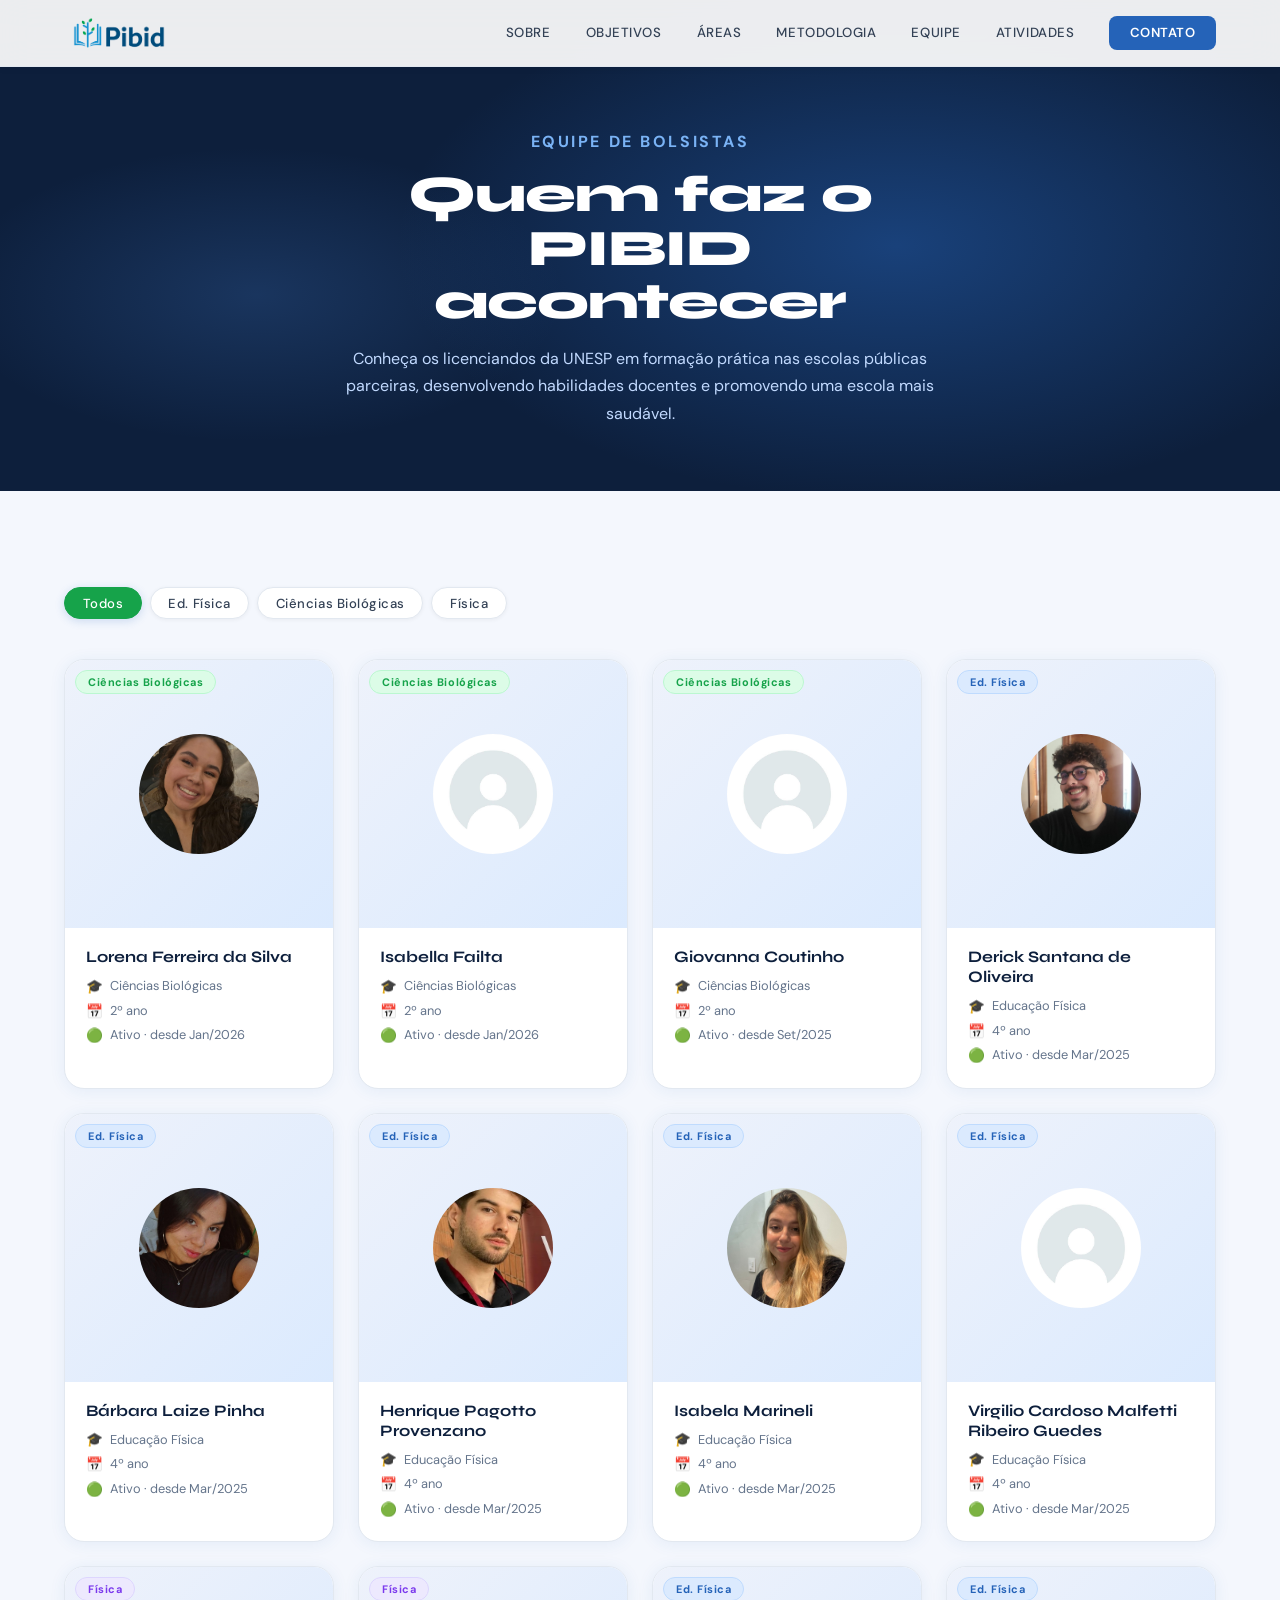
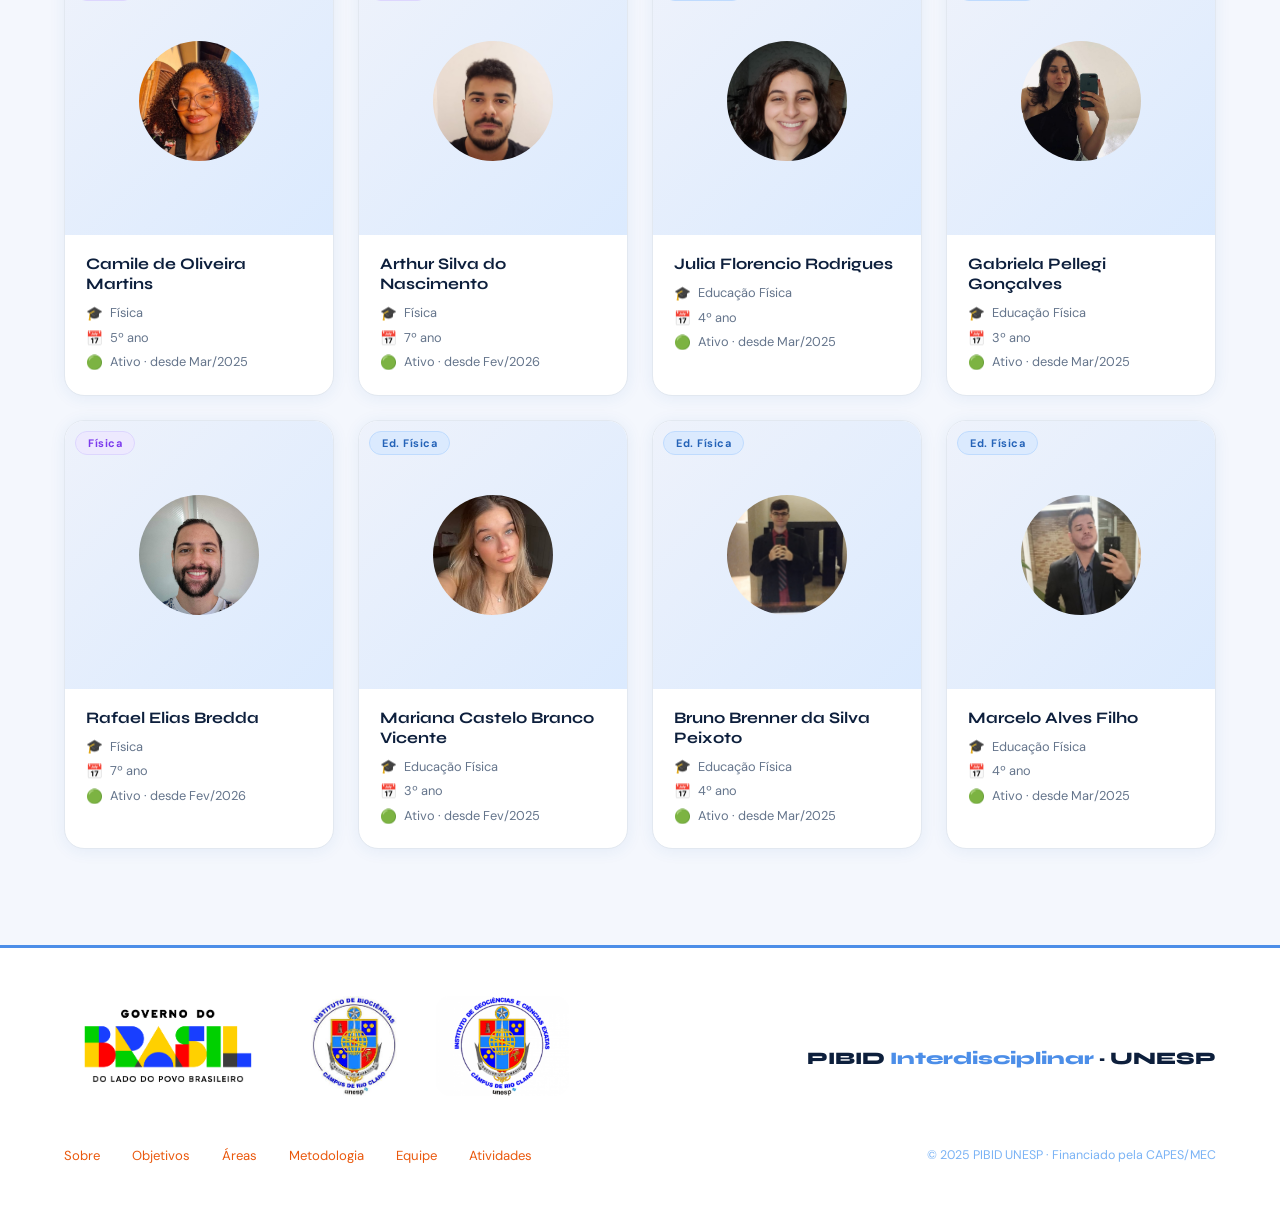
==== commit d01f8f87: "Menu e bolsistas adicionados Co-authored-by: Copilot <copilot@github.com>" ====
--- a/bolsistas.html
+++ b/bolsistas.html
@@ -38,29 +38,6 @@
 <!-- ── BOLSISTAS ── -->
 <section id="bolsistasSection">
  
-  <!-- Stats -->
-  <div class="stats-bar reveal">
-    <div class="stats-item">
-      <span class="stats-num">6</span>
-      <span class="stats-lbl">Bolsistas no total</span>
-    </div>
-    <div class="stats-divider"></div>
-    <div class="stats-item">
-      <span class="stats-num">2</span>
-      <span class="stats-lbl">Ed. Física</span>
-    </div>
-    <div class="stats-divider"></div>
-    <div class="stats-item">
-      <span class="stats-num">2</span>
-      <span class="stats-lbl">Ciências Biológicas</span>
-    </div>
-    <div class="stats-divider"></div>
-    <div class="stats-item">
-      <span class="stats-num">2</span>
-      <span class="stats-lbl">Física</span>
-    </div>
-  </div>
- 
   <!-- Filters -->
   <div class="toolbar reveal">
     <div style="display:flex; gap:0.5rem; flex-wrap:wrap;">
@@ -93,7 +70,7 @@
     <!-- BOLSISTA Isabela Failta -->
     <div class="bolsista-card reveal" data-curso="bio">
       <div class="bolsista-photo-wrap">
-         <div class="photo-placeholder"><img src="" alt="Isabella Failta"></div>
+         <div class="photo-placeholder"><img src="foto-default.jpg" alt="Isabella Failta"></div>
         <span class="curso-badge curso-bio">Ciências Biológicas</span>
       </div>
       <div class="bolsista-info">
@@ -109,7 +86,7 @@
     <!-- BOLSISTA Giovanna Coutinho -->
     <div class="bolsista-card reveal" data-curso="bio">
       <div class="bolsista-photo-wrap">
-         <div class="photo-placeholder"><img src="" alt="Giovanna Coutinho"></div>
+         <div class="photo-placeholder"><img src="foto-default.jpg" alt="Giovanna Coutinho"></div>
         <span class="curso-badge curso-bio">Ciências Biológicas</span>
       </div>
       <div class="bolsista-info">
@@ -189,7 +166,7 @@
         <!-- BOLSISTA Virgilio Cardoso Malfetti Ribeiro Guedes -->
     <div class="bolsista-card reveal" data-curso="ef">
       <div class="bolsista-photo-wrap">
-        <div class="photo-placeholder"><img src="foto-virgilio.jpeg" alt="Virgilio Cardoso Malfetti Ribeiro Guedes"></div>
+        <div class="photo-placeholder"><img src="foto-default.jpg" alt="Virgilio Cardoso Malfetti Ribeiro Guedes"></div>
         <span class="curso-badge curso-ef">Ed. Física</span>
       </div>
       <div class="bolsista-info">
@@ -306,6 +283,22 @@
       </div>
       <div class="bolsista-info">
         <div class="bolsista-name">Bruno Brenner da Silva Peixoto</div>
+        <div class="bolsista-meta">
+          <div class="meta-row"><span class="meta-icon">🎓</span>Educação Física</div>
+          <div class="meta-row"><span class="meta-icon">📅</span>4º ano</div>
+          <div class="meta-row"><span class="meta-icon">🟢</span>Ativo · desde Mar/2025</div>
+        </div>
+      </div>
+    </div>
+
+        <!-- BOLSISTA Marcelo Alves Filho -->
+    <div class="bolsista-card reveal" data-curso="ef">
+      <div class="bolsista-photo-wrap">
+        <div class="photo-placeholder"><img src="foto-marcelo.jpeg" alt="Marcelo Alves Filho"></div>
+        <span class="curso-badge curso-ef">Ed. Física</span>
+      </div>
+      <div class="bolsista-info">
+        <div class="bolsista-name">Marcelo Alves Filho</div>
         <div class="bolsista-meta">
           <div class="meta-row"><span class="meta-icon">🎓</span>Educação Física</div>
           <div class="meta-row"><span class="meta-icon">📅</span>4º ano</div>
@@ -345,8 +338,9 @@
   </ul>
   <div class="footer-copy">© 2025 PIBID UNESP · Financiado pela CAPES/MEC</div>
 </footer>
- 
+
 <script>
+
   // ── Filtros
   document.querySelectorAll('.filter-btn').forEach(btn => {
     btn.addEventListener('click', () => {
--- a/style.css
+++ b/style.css
@@ -1,50 +1,53 @@
+
+Copiar
+
 /* ─── VARIÁVEIS ─── */
 a {
   text-decoration: none;
 }
-
-
+ 
+ 
 :root {
   --bg: #ffffff;
   --bg-alt: #f4f7fd;
   --bg-alt2: #eef2fb;
-
+ 
   --azul-escuro: #0d1f3c;
   --azul: #1a4b8c;
   --azul-medio: #2563b8;
   --azul-claro: #4c8ee8;
   --azul-suave: #dbeafe;
-
+ 
   --verde: #16a34a;
   --verde-suave: #dcfce7;
-
+ 
   --roxo: #7c3aed;
   --roxo-suave: #ede9fe;
-
+ 
   --laranja: #ea580c;
   --laranja-suave: #ffedd5;
-
+ 
   --texto: #0f172a;
   --texto-medio: #334155;
   --texto-claro: #64748b;
   --borda: #e2e8f0;
-
+ 
   --branco: #ffffff;
   --sombra: 0 2px 16px rgba(37,99,184,0.08);
   --sombra-hover: 0 8px 32px rgba(37,99,184,0.16);
 }
-
+ 
 *, *::before, *::after { box-sizing: border-box; margin: 0; padding: 0; }
-
+ 
 html { scroll-behavior: smooth; }
-
+ 
 body {
   font-family: 'DM Sans', sans-serif;
   background: var(--bg);
   color: var(--texto);
   overflow-x: hidden;
 }
-
+ 
     /* ── PAGE HERO ── */
     .page-hero {
       background: var(--azul-escuro);
@@ -178,7 +181,7 @@
   overflow: hidden;
   background: #eee;
     }
-
+ 
     .photo-placeholder img {
   width: 100%;
   height: 100%;
@@ -305,7 +308,7 @@
       #supervisoresSection { padding: 3rem 1.5rem; }
       .stats-bar { gap: 1.2rem; }
     }
-
+ 
 /* ─── NAVBAR ─── */
 nav {
   position: fixed;
@@ -321,7 +324,7 @@
   transition: background 0.3s, box-shadow 0.3s;
   box-shadow: 0 1px 8px rgba(0,0,0,0.06);
 }
-
+ 
 .nav-logo {
   font-family: 'Syne', sans-serif;
   font-weight: 800;
@@ -329,15 +332,15 @@
   letter-spacing: 0.03em;
   color: var(--azul-escuro);
 }
-
+ 
 .nav-logo span { color: var(--azul-claro); }
-
+ 
 .nav-links {
   display: flex;
   gap: 2.2rem;
   list-style: none;
 }
-
+ 
 .nav-links a {
   font-size: 0.83rem;
   font-weight: 500;
@@ -347,9 +350,9 @@
   text-transform: uppercase;
   transition: color 0.2s;
 }
-
+ 
 .nav-links a:hover { color: var(--azul-claro); }
-
+ 
 .nav-cta {
   padding: 0.52rem 1.3rem;
   background: var(--azul-medio);
@@ -363,9 +366,9 @@
   transition: background 0.2s, transform 0.15s;
   margin-left: 3%;
 }
-
+ 
 .nav-cta:hover { background: var(--azul-claro); transform: translateY(-1px); }
-
+ 
 /* ─── HERO ─── */
 #hero {
   position: relative;
@@ -376,7 +379,7 @@
   overflow: hidden;
   background: var(--azul-escuro);
 }
-
+ 
 .hero-bg {
   position: absolute;
   inset: 0;
@@ -385,7 +388,7 @@
     radial-gradient(ellipse 40% 40% at 10% 80%, rgba(76,142,232,0.2) 0%, transparent 60%),
     var(--azul-escuro);
 }
-
+ 
 .hero-grid-lines {
   position: absolute;
   inset: 0;
@@ -395,12 +398,12 @@
   background-size: 60px 60px;
   mask-image: radial-gradient(ellipse 80% 80% at 50% 50%, black 40%, transparent 100%);
 }
-
+ 
 .hero-content {
   position: relative;
   max-width: 680px;
 }
-
+ 
 .hero-badge {
   display: inline-flex;
   align-items: center;
@@ -418,7 +421,7 @@
   opacity: 0;
   animation: fadeUp 0.7s 0.2s forwards;
 }
-
+ 
 .hero-badge::before {
   content: '';
   width: 6px; height: 6px;
@@ -426,12 +429,12 @@
   background: #7ab3f5;
   animation: pulse 2s infinite;
 }
-
+ 
 @keyframes pulse {
   0%, 100% { opacity: 1; }
   50% { opacity: 0.4; }
 }
-
+ 
 h1 {
   font-family: 'Syne', sans-serif;
   font-size: clamp(2.8rem, 6vw, 5rem);
@@ -442,12 +445,12 @@
   opacity: 0;
   animation: fadeUp 0.8s 0.4s forwards;
 }
-
+ 
 h1 em {
   font-style: normal;
   color: #7ab3f5;
 }
-
+ 
 .hero-sub {
   margin-top: 1.5rem;
   font-size: 1.08rem;
@@ -458,7 +461,7 @@
   opacity: 0;
   animation: fadeUp 0.8s 0.6s forwards;
 }
-
+ 
 .hero-actions {
   margin-top: 2.5rem;
   display: flex;
@@ -467,7 +470,7 @@
   opacity: 0;
   animation: fadeUp 0.8s 0.8s forwards;
 }
-
+ 
 .btn-primary {
   padding: 0.85rem 2rem;
   background: var(--azul-claro);
@@ -480,13 +483,13 @@
   transition: background 0.2s, transform 0.15s, box-shadow 0.2s;
   box-shadow: 0 4px 20px rgba(76,142,232,0.4);
 }
-
+ 
 .btn-primary:hover {
   background: #3a7bd5;
   transform: translateY(-2px);
   box-shadow: 0 8px 28px rgba(76,142,232,0.5);
 }
-
+ 
 .btn-outline {
   padding: 0.85rem 2rem;
   border: 1.5px solid rgba(255,255,255,0.3);
@@ -498,13 +501,13 @@
   letter-spacing: 0.03em;
   transition: border-color 0.2s, background 0.2s, transform 0.15s;
 }
-
+ 
 .btn-outline:hover {
   border-color: rgba(255,255,255,0.6);
   background: rgba(255,255,255,0.1);
   transform: translateY(-2px);
 }
-
+ 
 .hero-stats {
   position: absolute;
   right: 4rem;
@@ -516,7 +519,7 @@
   opacity: 0;
   animation: fadeLeft 0.9s 1s forwards;
 }
-
+ 
 .stat-card {
   background: rgba(255,255,255,0.08);
   border: 1px solid rgba(255,255,255,0.15);
@@ -526,12 +529,12 @@
   backdrop-filter: blur(8px);
   transition: border-color 0.3s, transform 0.3s;
 }
-
+ 
 .stat-card:hover {
   border-color: rgba(255,255,255,0.35);
   transform: translateX(-4px);
 }
-
+ 
 .stat-number {
   font-family: 'Syne', sans-serif;
   font-size: 2.2rem;
@@ -539,7 +542,7 @@
   color: #7ab3f5;
   line-height: 1;
 }
-
+ 
 .stat-label {
   font-size: 0.73rem;
   color: #c2daff;
@@ -547,20 +550,20 @@
   letter-spacing: 0.08em;
   margin-top: 0.4rem;
 }
-
+ 
 @keyframes fadeUp {
   from { opacity: 0; transform: translateY(28px); }
   to { opacity: 1; transform: translateY(0); }
 }
-
+ 
 @keyframes fadeLeft {
   from { opacity: 0; transform: translate(28px, -50%); }
   to { opacity: 1; transform: translate(0, -50%); }
 }
-
+ 
 /* ─── SECTION COMMONS ─── */
 section { padding: 6rem 4rem; }
-
+ 
 .section-label {
   font-size: 0.72rem;
   font-weight: 700;
@@ -569,7 +572,7 @@
   color: var(--azul-medio);
   margin-bottom: 0.8rem;
 }
-
+ 
 .section-title {
   font-family: 'Syne', sans-serif;
   font-size: clamp(1.9rem, 3.5vw, 2.8rem);
@@ -578,7 +581,7 @@
   letter-spacing: -0.01em;
   color: var(--azul-escuro);
 }
-
+ 
 .section-desc {
   margin-top: 1rem;
   font-size: 1rem;
@@ -586,14 +589,14 @@
   line-height: 1.75;
   max-width: 620px;
 }
-
+ 
 /* ─── SOBRE ─── */
 #sobre {
   background: var(--bg-alt);
   position: relative;
   overflow: hidden;
 }
-
+ 
 #sobre::before {
   content: '';
   position: absolute;
@@ -603,7 +606,7 @@
   background: radial-gradient(circle, rgba(37,99,184,0.07), transparent 70%);
   pointer-events: none;
 }
-
+ 
 .sobre-grid {
   display: grid;
   grid-template-columns: 1fr 1fr;
@@ -612,9 +615,9 @@
   max-width: 1200px;
   margin: 0 auto;
 }
-
+ 
 .sobre-visual { position: relative; }
-
+ 
 .sobre-card-main {
   background: var(--branco);
   border: 1px solid var(--borda);
@@ -622,14 +625,14 @@
   padding: 2.5rem;
   box-shadow: var(--sombra);
 }
-
+ 
 .sobre-icon-row {
   display: flex;
   gap: 0.7rem;
   flex-wrap: wrap;
   margin-bottom: 1.5rem;
 }
-
+ 
 .area-pill {
   padding: 0.35rem 1rem;
   border-radius: 100px;
@@ -637,11 +640,11 @@
   font-weight: 600;
   letter-spacing: 0.04em;
 }
-
+ 
 .pill-ef  { background: var(--azul-suave);  color: var(--azul-medio); border: 1px solid #bfdbfe; }
 .pill-bio { background: var(--verde-suave); color: var(--verde);       border: 1px solid #bbf7d0; }
 .pill-fis { background: var(--roxo-suave);  color: var(--roxo);        border: 1px solid #ddd6fe; }
-
+ 
 .sobre-quote {
   font-family: 'Syne', sans-serif;
   font-size: 1.4rem;
@@ -649,9 +652,9 @@
   line-height: 1.45;
   color: var(--azul-escuro);
 }
-
+ 
 .sobre-quote span { color: var(--azul-medio); }
-
+ 
 .sobre-mini-card {
   position: absolute;
   bottom: -2rem;
@@ -664,7 +667,7 @@
   gap: 0.8rem;
   box-shadow: 0 8px 28px rgba(37,99,184,0.3);
 }
-
+ 
 .mini-icon {
   width: 36px; height: 36px;
   background: rgba(255,255,255,0.2);
@@ -674,19 +677,19 @@
   justify-content: center;
   font-size: 1.1rem;
 }
-
+ 
 .mini-text { font-size: 0.8rem; font-weight: 500; color: #fff; }
 .mini-text strong { display: block; font-size: 0.9rem; font-weight: 700; }
-
+ 
 /* ─── OBJETIVOS ─── */
 #objetivos { background: var(--branco); }
-
+ 
 .obj-header {
   text-align: center;
   max-width: 640px;
   margin: 0 auto 4rem;
 }
-
+ 
 .obj-grid {
   display: grid;
   grid-template-columns: repeat(3, 1fr);
@@ -694,7 +697,7 @@
   max-width: 1200px;
   margin: 0 auto;
 }
-
+ 
 .obj-card {
   background: var(--branco);
   border: 1.5px solid var(--borda);
@@ -704,13 +707,13 @@
   cursor: default;
   box-shadow: var(--sombra);
 }
-
+ 
 .obj-card:hover {
   border-color: var(--azul-claro);
   transform: translateY(-6px);
   box-shadow: var(--sombra-hover);
 }
-
+ 
 .obj-icon {
   width: 52px; height: 52px;
   border-radius: 14px;
@@ -720,14 +723,14 @@
   font-size: 1.5rem;
   margin-bottom: 1.3rem;
 }
-
+ 
 .obj-card:nth-child(1) .obj-icon { background: var(--azul-suave); }
 .obj-card:nth-child(2) .obj-icon { background: var(--roxo-suave); }
 .obj-card:nth-child(3) .obj-icon { background: var(--verde-suave); }
 .obj-card:nth-child(4) .obj-icon { background: var(--laranja-suave); }
 .obj-card:nth-child(5) .obj-icon { background: #fef9c3; }
 .obj-card:nth-child(6) .obj-icon { background: #e0f2fe; }
-
+ 
 .obj-card h3 {
   font-family: 'Syne', sans-serif;
   font-size: 1.05rem;
@@ -735,20 +738,20 @@
   margin-bottom: 0.6rem;
   color: var(--azul-escuro);
 }
-
+ 
 .obj-card p {
   font-size: 0.88rem;
   color: var(--texto-claro);
   line-height: 1.72;
 }
-
+ 
 /* ─── TEORIA ─── */
 #teoria {
   background: var(--azul-escuro);
   position: relative;
   overflow: hidden;
 }
-
+ 
 #teoria::before {
   content: '';
   position: absolute;
@@ -758,7 +761,7 @@
   background: radial-gradient(circle, rgba(76,142,232,0.15), transparent 70%);
   pointer-events: none;
 }
-
+ 
 .teoria-content {
   max-width: 1200px;
   margin: 0 auto;
@@ -767,13 +770,13 @@
   gap: 5rem;
   align-items: center;
 }
-
+ 
 #teoria .section-label { color: #7ab3f5; }
 #teoria .section-title { color: #fff; }
 #teoria .section-desc  { color: #c2daff; }
-
+ 
 .teoria-pilares { display: flex; flex-direction: column; gap: 1rem; }
-
+ 
 .pilar {
   display: flex;
   align-items: flex-start;
@@ -785,12 +788,12 @@
   border-radius: 0 12px 12px 0;
   transition: background 0.2s, transform 0.2s;
 }
-
+ 
 .pilar:hover {
   background: rgba(255,255,255,0.1);
   transform: translateX(6px);
 }
-
+ 
 .pilar-num {
   font-family: 'Syne', sans-serif;
   font-size: 1.6rem;
@@ -799,7 +802,7 @@
   line-height: 1;
   min-width: 2.5rem;
 }
-
+ 
 .pilar-text h4 {
   font-family: 'Syne', sans-serif;
   font-size: 0.95rem;
@@ -807,11 +810,11 @@
   margin-bottom: 0.3rem;
   color: #fff;
 }
-
+ 
 .pilar-text p { font-size: 0.85rem; color: #c2daff; line-height: 1.6; }
-
+ 
 .teoria-visual { display: flex; flex-direction: column; gap: 1.5rem; }
-
+ 
 .ciclo-diagram {
   background: rgba(255,255,255,0.04);
   border: 1px solid rgba(255,255,255,0.1);
@@ -819,18 +822,18 @@
   padding: 2.5rem;
   text-align: center;
 }
-
+ 
 .ciclo-diagram svg { width: 100%; max-width: 320px; }
-
+ 
 /* ─── METODOLOGIA ─── */
 #metodologia { background: var(--bg-alt); }
-
+ 
 .met-header {
   text-align: center;
   max-width: 640px;
   margin: 0 auto 4rem;
 }
-
+ 
 .met-flow {
   display: flex;
   align-items: stretch;
@@ -841,7 +844,7 @@
   border: 1.5px solid var(--borda);
   box-shadow: var(--sombra);
 }
-
+ 
 .met-step {
   flex: 1;
   padding: 2.5rem 1.8rem;
@@ -851,10 +854,10 @@
   cursor: default;
   position: relative;
 }
-
+ 
 .met-step:last-child { border-right: none; }
 .met-step:hover { background: var(--bg-alt2); }
-
+ 
 .met-step-num {
   font-family: 'Syne', sans-serif;
   font-size: 3rem;
@@ -863,9 +866,9 @@
   line-height: 1;
   margin-bottom: 0.8rem;
 }
-
+ 
 .met-step-icon { font-size: 1.6rem; margin-bottom: 1rem; }
-
+ 
 .met-step h3 {
   font-family: 'Syne', sans-serif;
   font-size: 0.9rem;
@@ -875,12 +878,12 @@
   letter-spacing: 0.06em;
   margin-bottom: 0.7rem;
 }
-
+ 
 .met-step p { font-size: 0.85rem; color: var(--texto-claro); line-height: 1.65; }
-
+ 
 /* ─── ÁREAS ─── */
 #areas { background: var(--branco); }
-
+ 
 .areas-grid {
   display: grid;
   grid-template-columns: repeat(3, 1fr);
@@ -888,7 +891,7 @@
   max-width: 1100px;
   margin: 3rem auto 0;
 }
-
+ 
 .area-card {
   border-radius: 20px;
   padding: 2.5rem 2rem;
@@ -897,15 +900,15 @@
   transition: transform 0.3s, box-shadow 0.3s;
   box-shadow: var(--sombra);
 }
-
+ 
 .area-card:hover { transform: translateY(-6px); box-shadow: var(--sombra-hover); }
-
+ 
 .area-card.ef  { background: linear-gradient(145deg, #eff6ff, #dbeafe); border: 1.5px solid #bfdbfe; }
 .area-card.bio { background: linear-gradient(145deg, #f0fdf4, #dcfce7); border: 1.5px solid #bbf7d0; }
 .area-card.fis { background: linear-gradient(145deg, #faf5ff, #ede9fe); border: 1.5px solid #ddd6fe; }
-
+ 
 .area-emoji { font-size: 2.5rem; margin-bottom: 1.2rem; }
-
+ 
 .area-card h3 {
   font-family: 'Syne', sans-serif;
   font-size: 1.25rem;
@@ -913,9 +916,9 @@
   margin-bottom: 0.8rem;
   color: var(--azul-escuro);
 }
-
+ 
 .area-card p { font-size: 0.9rem; color: var(--texto-medio); line-height: 1.7; }
-
+ 
 .area-card ul {
   margin-top: 1rem;
   list-style: none;
@@ -923,7 +926,7 @@
   flex-direction: column;
   gap: 0.4rem;
 }
-
+ 
 .area-card ul li {
   font-size: 0.82rem;
   color: var(--texto-medio);
@@ -931,23 +934,23 @@
   align-items: center;
   gap: 0.5rem;
 }
-
+ 
 .area-card.ef  ul li::before { content: '→'; color: var(--azul-medio); font-size: 0.75rem; }
 .area-card.bio ul li::before { content: '→'; color: var(--verde);       font-size: 0.75rem; }
 .area-card.fis ul li::before { content: '→'; color: var(--roxo);        font-size: 0.75rem; }
-
+ 
 /* ─── ESCOLA SAUDÁVEL ─── */
 #escola { background: var(--bg-alt); }
-
+ 
 .escola-content { max-width: 1100px; margin: 0 auto; }
-
+ 
 .escola-features {
   display: grid;
   grid-template-columns: repeat(2, 1fr);
   gap: 1.3rem;
   margin-top: 3rem;
 }
-
+ 
 .feature-item {
   display: flex;
   gap: 1.2rem;
@@ -959,13 +962,13 @@
   transition: border-color 0.3s, box-shadow 0.3s, transform 0.3s;
   box-shadow: var(--sombra);
 }
-
+ 
 .feature-item:hover {
   border-color: var(--azul-claro);
   box-shadow: var(--sombra-hover);
   transform: translateY(-3px);
 }
-
+ 
 .feature-icon {
   width: 46px; height: 46px;
   min-width: 46px;
@@ -975,14 +978,14 @@
   justify-content: center;
   font-size: 1.3rem;
 }
-
+ 
 .feature-item:nth-child(1) .feature-icon { background: var(--roxo-suave); }
 .feature-item:nth-child(2) .feature-icon { background: var(--verde-suave); }
 .feature-item:nth-child(3) .feature-icon { background: var(--azul-suave); }
 .feature-item:nth-child(4) .feature-icon { background: #fef9c3; }
 .feature-item:nth-child(5) .feature-icon { background: var(--laranja-suave); }
 .feature-item:nth-child(6) .feature-icon { background: #e0f2fe; }
-
+ 
 .feature-text h4 {
   font-family: 'Syne', sans-serif;
   font-size: 0.95rem;
@@ -990,18 +993,18 @@
   margin-bottom: 0.4rem;
   color: var(--azul-escuro);
 }
-
+ 
 .feature-text p { font-size: 0.85rem; color: var(--texto-claro); line-height: 1.65; }
-
+ 
 /* ─── EQUIPE ─── */
 #equipe { background: var(--branco); }
-
+ 
 .equipe-header {
   text-align: center;
   max-width: 580px;
   margin: 0 auto 3.5rem;
 }
-
+ 
 .roles-grid {
   display: grid;
   grid-template-columns: repeat(3, 1fr);
@@ -1009,7 +1012,7 @@
   max-width: 1000px;
   margin: 0 auto;
 }
-
+ 
 .role-card {
   background: var(--branco);
   border: 1.5px solid var(--borda);
@@ -1019,13 +1022,13 @@
   transition: transform 0.3s, border-color 0.3s, box-shadow 0.3s;
   box-shadow: var(--sombra);
 }
-
+ 
 .role-card:hover {
   transform: translateY(-5px);
   border-color: var(--azul-claro);
   box-shadow: var(--sombra-hover);
 }
-
+ 
 .role-avatar {
   width: 64px; height: 64px;
   border-radius: 50%;
@@ -1036,7 +1039,7 @@
   justify-content: center;
   font-size: 1.6rem;
 }
-
+ 
 .role-avatar img {
   width: 100%;
   height: 100%;
@@ -1044,7 +1047,7 @@
   display: block;
   border-radius: 50%;
 }
-
+ 
 .role-card h3 {
   font-family: 'Syne', sans-serif;
   font-size: 1rem;
@@ -1052,16 +1055,16 @@
   margin-bottom: 0.3rem;
   color: var(--azul-escuro);
 }
-
+ 
 .role-card .role-tag {
   font-size: 0.74rem;
   color: var(--azul-medio);
   font-weight: 600;
   letter-spacing: 0.04em;
 }
-
+ 
 .role-card p { margin-top: 0.8rem; font-size: 0.82rem; color: var(--texto-claro); line-height: 1.6; }
-
+ 
 /* ─── FOOTER ─── */
 footer {
   background: var(--branco);
@@ -1073,14 +1076,14 @@
   flex-wrap: wrap;
   gap: 1.5rem;
 }
-
+ 
 .footer-brand { font-family: 'Syne', sans-serif; font-weight: 800; font-size: 1.1rem; color: var(--azul-escuro); }
 .footer-brand span { color: var(--azul-claro); }
 .footer-links { display: flex; gap: 2rem; list-style: none; }
 .footer-links a { font-size: 0.82rem; color: var(--laranja); text-decoration: none; transition: color 0.2s; }
 .footer-links a:hover { color: var(--azul-escuro); }
 .footer-copy { font-size: 0.78rem; color: #7ab3f5; }
-
+ 
 .footer-logos {
   display: flex;
   align-items: center;
@@ -1089,13 +1092,13 @@
   margin-bottom: 1.5rem;
   flex-wrap: wrap;
 }
-
+ 
 .footer-logo-item {
   display: flex;
   align-items: center;
   justify-content: center;
 }
-
+ 
 .footer-logo {
   height: 100px;       /* Ajuste conforme necessário */
   width: auto;
@@ -1103,17 +1106,17 @@
   transition: opacity 0.2s ease;
   border-radius: 15px;
 }
-
+ 
 .footer-logo:hover {
   opacity: 0.8;
 }
-
-
+ 
+ 
 /* ─── ATIVIDADES ─── */
 #atividades { background: var(--bg-alt); }
-
+ 
 .ativ-header { text-align: center; max-width: 640px; margin: 0 auto 1.5rem; }
-
+ 
 .ativ-filters {
   display: flex;
   align-items: center;
@@ -1122,7 +1125,7 @@
   flex-wrap: wrap;
   margin-bottom: 3rem;
 }
-
+ 
 .filter-btn {
   padding: 0.42rem 1.1rem;
   border-radius: 100px;
@@ -1137,10 +1140,10 @@
   transition: all 0.2s;
   box-shadow: 0 1px 4px rgba(0,0,0,0.05);
 }
-
+ 
 .filter-btn:hover { border-color: var(--azul-claro); color: var(--azul-medio); }
 .filter-btn.active { background: var(--azul-medio); border-color: var(--azul-medio); color: #fff; box-shadow: 0 2px 10px rgba(37,99,184,0.2); }
-
+ 
 .ativ-grid {
   display: grid;
   grid-template-columns: repeat(3, 1fr);
@@ -1148,7 +1151,7 @@
   max-width: 1200px;
   margin: 0 auto;
 }
-
+ 
 .ativ-card {
   background: var(--branco);
   border: 1.5px solid var(--borda);
@@ -1157,13 +1160,13 @@
   transition: transform 0.3s, border-color 0.3s, box-shadow 0.3s;
   box-shadow: var(--sombra);
 }
-
+ 
 .ativ-card:hover {
   transform: translateY(-6px);
   border-color: var(--azul-claro);
   box-shadow: var(--sombra-hover);
 }
-
+ 
 .ativ-img-wrap {
   width: 100%;
   aspect-ratio: 16/10;
@@ -1171,16 +1174,16 @@
   position: relative;
   background: var(--bg-alt2);
 }
-
+ 
 .ativ-img-wrap img {
   width: 100%;
   height: 100%;
   object-fit: cover;
   transition: transform 0.5s ease;
 }
-
+ 
 .ativ-card:hover .ativ-img-wrap img { transform: scale(1.06); }
-
+ 
 .ativ-img-placeholder {
   width: 100%;
   height: 100%;
@@ -1193,9 +1196,9 @@
   font-size: 0.82rem;
   background: linear-gradient(135deg, var(--bg-alt2), var(--azul-suave));
 }
-
+ 
 .ativ-img-placeholder span { font-size: 2.5rem; }
-
+ 
 .ativ-area-tag {
   position: absolute;
   top: 10px; left: 10px;
@@ -1205,14 +1208,14 @@
   font-weight: 700;
   letter-spacing: 0.05em;
 }
-
+ 
 .tag-ef    { background: var(--azul-suave);   color: var(--azul-medio); border: 1px solid #bfdbfe; }
 .tag-bio   { background: var(--verde-suave);   color: var(--verde);      border: 1px solid #bbf7d0; }
 .tag-fis   { background: var(--roxo-suave);    color: var(--roxo);       border: 1px solid #ddd6fe; }
 .tag-inter { background: var(--laranja-suave); color: var(--laranja);    border: 1px solid #fed7aa; }
-
+ 
 .ativ-body { padding: 1.3rem 1.4rem 1.5rem; }
-
+ 
 .ativ-date {
   font-size: 0.72rem;
   color: var(--texto-claro);
@@ -1220,7 +1223,7 @@
   text-transform: uppercase;
   margin-bottom: 0.5rem;
 }
-
+ 
 .ativ-card h3 {
   font-family: 'Syne', sans-serif;
   font-size: 1rem;
@@ -1229,11 +1232,11 @@
   color: var(--azul-escuro);
   line-height: 1.3;
 }
-
+ 
 .ativ-card p { font-size: 0.83rem; color: var(--texto-claro); line-height: 1.65; }
-
+ 
 .ativ-hidden { display: none !important; }
-
+ 
     /* ── PAGE HERO ── */
     .page-hero {
       background: var(--azul-escuro);
@@ -1437,21 +1440,21 @@
       .stats-bar { gap: 1.2rem; }
     }
     @media (max-width: 480px)  { .bolsistas-grid { grid-template-columns: 1fr; } }
-
+ 
 @media (max-width: 1024px) { .ativ-grid { grid-template-columns: 1fr 1fr; } }
 @media (max-width: 768px)  { .ativ-grid { grid-template-columns: 1fr; } }
-
+ 
 /* ─── CONTATO ─── */
 #contato { background: var(--azul-escuro); padding: 6rem 4rem; }
-
+ 
 .contato-inner { max-width: 680px; margin: 0 auto; }
-
+ 
 #contato .section-label { color: #7ab3f5; text-align: center; }
 #contato .section-title { color: #fff; text-align: center; }
 #contato .section-desc  { color: #c2daff; text-align: center; margin: 1rem auto 3rem; }
-
+ 
 .contato-cards { display: flex; flex-direction: column; gap: 1rem; }
-
+ 
 .contato-card {
   display: flex;
   align-items: center;
@@ -1463,13 +1466,13 @@
   text-decoration: none;
   transition: background 0.25s, border-color 0.25s, transform 0.25s;
 }
-
+ 
 .contato-card:hover {
   background: rgba(255,255,255,0.12);
   border-color: rgba(255,255,255,0.25);
   transform: translateX(6px);
 }
-
+ 
 .contato-icon-wrap {
   width: 56px; height: 56px;
   min-width: 56px;
@@ -1478,12 +1481,12 @@
   align-items: center;
   justify-content: center;
 }
-
+ 
 .email-icon { background: rgba(76,142,232,0.25); border: 1px solid rgba(76,142,232,0.4); color: #7ab3f5; }
 .insta-icon { background: rgba(220,72,150,0.2);  border: 1px solid rgba(220,72,150,0.35); color: #f9a8d4; }
-
+ 
 .contato-card-text { display: flex; flex-direction: column; gap: 0.18rem; flex: 1; }
-
+ 
 .contato-card-label {
   font-size: 0.72rem;
   font-weight: 600;
@@ -1491,13 +1494,13 @@
   letter-spacing: 0.1em;
   color: #7ab3f5;
 }
-
+ 
 .contato-card-value { font-family: 'Syne', sans-serif; font-size: 1.05rem; font-weight: 700; color: #fff; }
 .contato-card-hint  { font-size: 0.8rem; color: #c2daff; }
-
+ 
 .contato-arrow { font-size: 1.2rem; color: #7ab3f5; transition: transform 0.2s; }
 .contato-card:hover .contato-arrow { transform: translateX(4px); }
-
+ 
 .contato-unesp {
   display: flex;
   align-items: center;
@@ -1508,35 +1511,79 @@
   border: 1px solid rgba(255,255,255,0.08);
   border-radius: 14px;
 }
-
+ 
 .contato-unesp-logo { font-size: 2rem; line-height: 1; }
-
+ 
 @media (max-width: 768px) {
   #contato { padding: 4rem 1.5rem; }
   .contato-card { padding: 1.2rem; gap: 1rem; }
   .contato-card-value { font-size: 0.9rem; }
 }
-
+ 
 /* ─── SCROLL REVEAL ─── */
 .reveal {
   opacity: 0;
   transform: translateY(32px);
   transition: opacity 0.7s ease, transform 0.7s ease;
 }
-
+ 
 .reveal.visible { opacity: 1; transform: translateY(0); }
-
+ 
 /* ─── MOBILE ─── */
-.hamburger { display: none; cursor: pointer; flex-direction: column; gap: 5px; }
+.hamburger { display: none; cursor: pointer; flex-direction: column; gap: 5px; z-index: 200; }
 .hamburger span { display: block; width: 24px; height: 2px; background: var(--texto); border-radius: 2px; transition: all 0.3s; }
-
+ 
+/* ── Hamburger → X */
+.hamburger.open span:nth-child(1) { transform: translateY(7px) rotate(45deg); }
+.hamburger.open span:nth-child(2) { opacity: 0; transform: scaleX(0); }
+.hamburger.open span:nth-child(3) { transform: translateY(-7px) rotate(-45deg); }
+.hamburger.open span { background: #fff; }
+ 
+/* ── Sidebar mobile */
+@media (max-width: 768px) {
+  .nav-links {
+    display: flex !important;
+    flex-direction: column;
+    gap: 0;
+    position: fixed;
+    top: 0; right: 0;
+    width: 75vw;
+    max-width: 300px;
+    height: 100vh;
+    background: var(--azul-escuro);
+    padding: 5rem 2rem 2rem;
+    z-index: 99;
+    transform: translateX(100%);
+    transition: transform 0.35s cubic-bezier(0.4,0,0.2,1);
+    box-shadow: -6px 0 32px rgba(0,0,0,0.25);
+    list-style: none;
+  }
+ 
+  .nav-links.open { transform: translateX(0); }
+ 
+  .nav-links li a {
+    display: block;
+    padding: 1rem 0;
+    font-size: 1rem;
+    font-weight: 600;
+    color: #c2daff;
+    border-bottom: 1px solid rgba(255,255,255,0.08);
+    letter-spacing: 0.06em;
+    text-transform: uppercase;
+    transition: color 0.2s;
+  }
+ 
+  .nav-links li:last-child a { border-bottom: none; }
+  .nav-links li a:hover { color: #fff; }
+}
+ 
 @media (max-width: 1024px) {
   .hero-stats { display: none; }
   .sobre-grid, .teoria-content { grid-template-columns: 1fr; gap: 3rem; }
   .areas-grid, .roles-grid { grid-template-columns: 1fr 1fr; }
   .obj-grid { grid-template-columns: 1fr 1fr; }
 }
-
+ 
 @media (max-width: 768px) {
   nav { padding: 1rem 1.5rem; }
   .nav-links, .nav-cta { display: none; }
@@ -1547,4 +1594,4 @@
   .met-flow { flex-direction: column; }
   .met-step { border-right: none; border-bottom: 1.5px solid var(--borda); }
   footer { flex-direction: column; align-items: flex-start; padding: 2rem 1.5rem; }
-}
+}
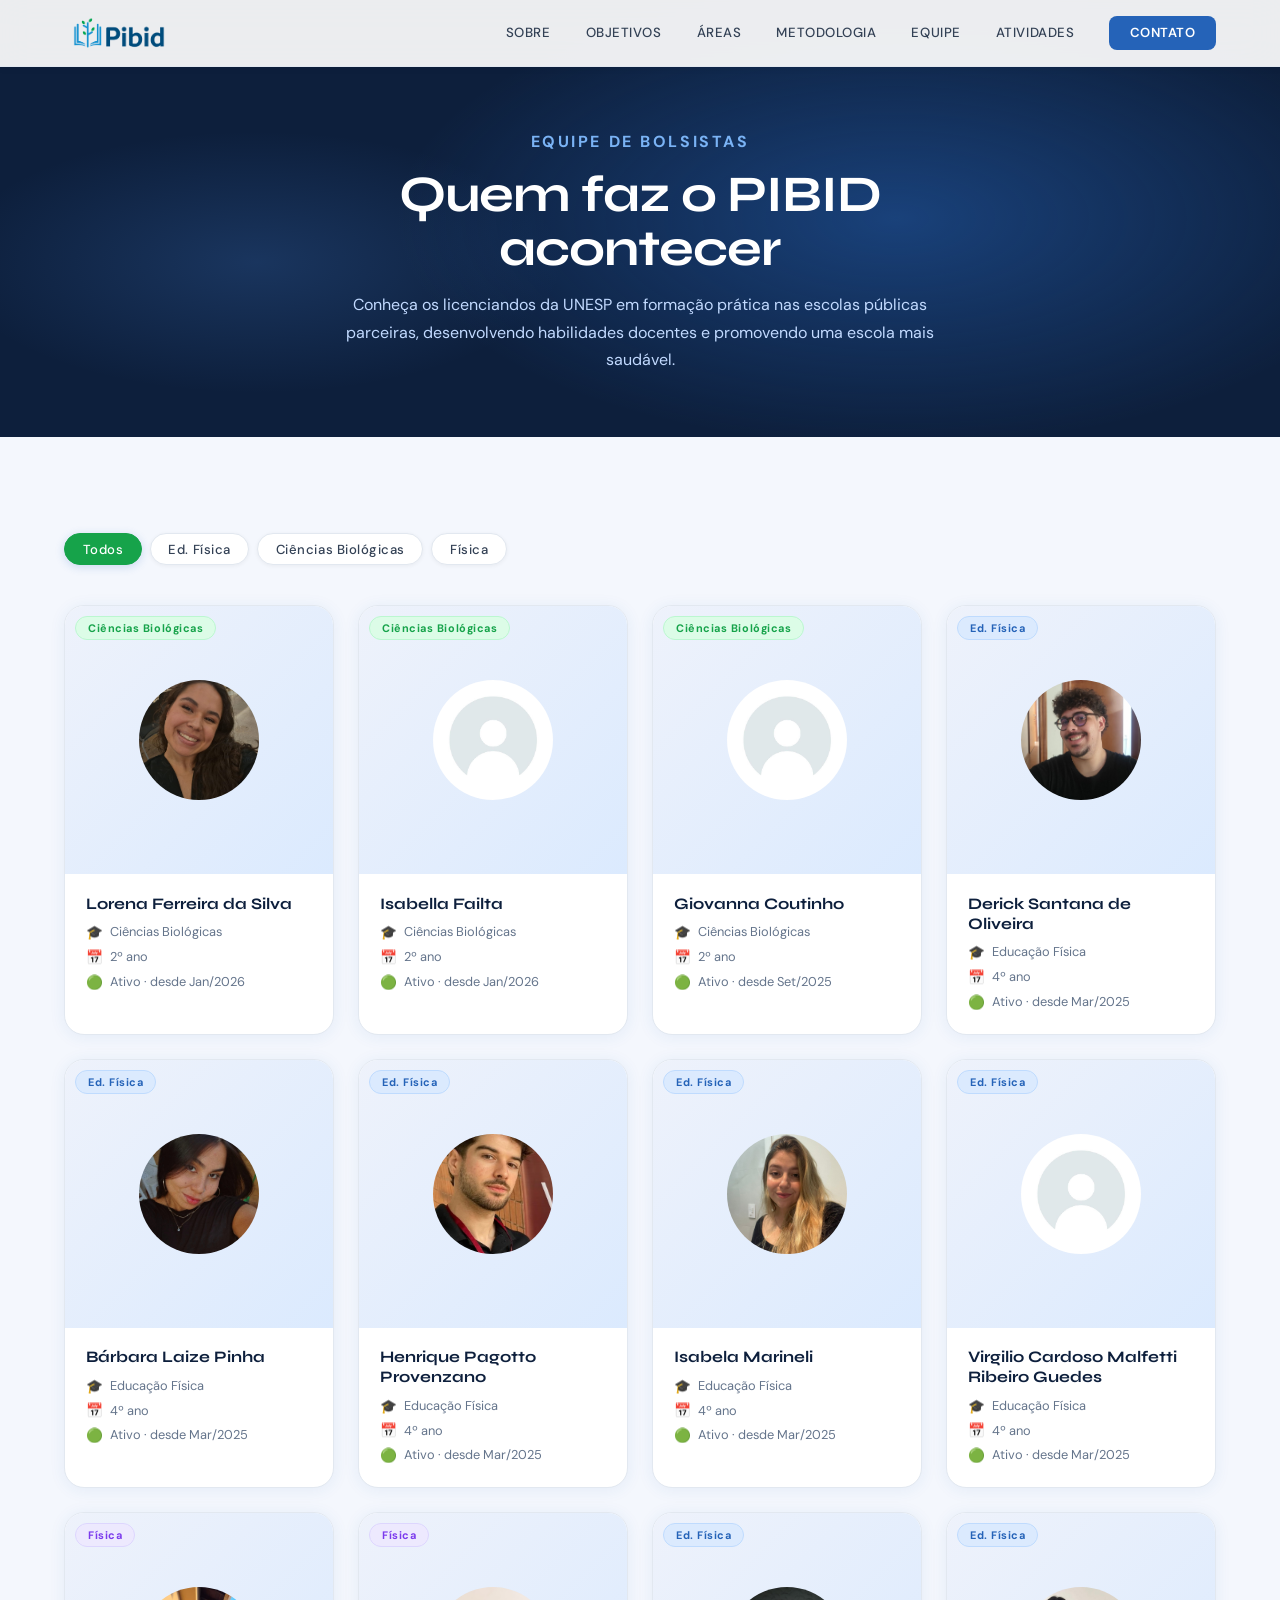
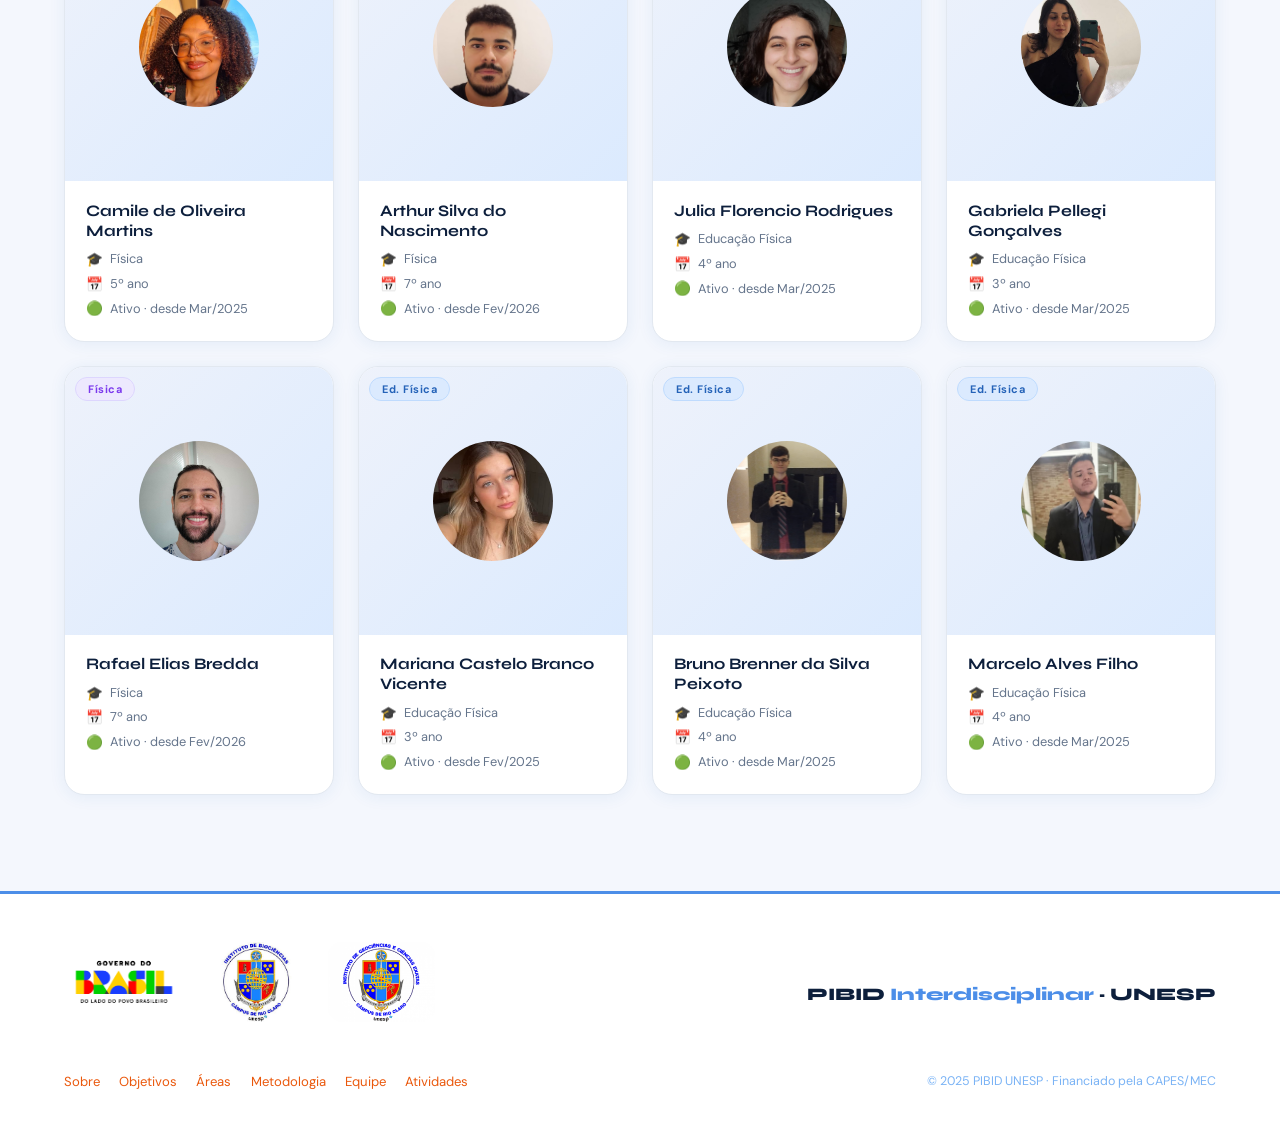
==== commit c26b70e3: "Menu nos bolsistas atualizada" ====
--- a/bolsistas.html
+++ b/bolsistas.html
@@ -364,6 +364,30 @@
   window.addEventListener('scroll', () => {
     navbar.style.boxShadow = window.scrollY > 40 ? '0 2px 16px rgba(0,0,0,0.1)' : '0 1px 8px rgba(0,0,0,0.06)';
   });
+
+ // ── Hamburger / Mobile nav
+const hamburger = document.getElementById('hamburger');
+const navLinks  = document.querySelector('.nav-links');
+
+// Cria overlay dinamicamente
+const overlay = document.createElement('div');
+overlay.classList.add('nav-overlay');
+document.body.appendChild(overlay);
+
+function toggleMenu(open) {
+  hamburger.classList.toggle('open', open);
+  navLinks.classList.toggle('open', open);
+  overlay.classList.toggle('open', open);
+  document.body.style.overflow = open ? 'hidden' : '';
+}
+
+hamburger.addEventListener('click', () => toggleMenu(!navLinks.classList.contains('open')));
+overlay.addEventListener('click', () => toggleMenu(false));
+
+// Fecha ao clicar em qualquer link do menu
+navLinks.querySelectorAll('a').forEach(a =>
+  a.addEventListener('click', () => toggleMenu(false))
+);
 </script>
 </body>
 </html>
--- a/style.css
+++ b/style.css
@@ -1,6 +1,3 @@
-
-Copiar
-
 /* ─── VARIÁVEIS ─── */
 a {
   text-decoration: none;
@@ -39,13 +36,14 @@
  
 *, *::before, *::after { box-sizing: border-box; margin: 0; padding: 0; }
  
-html { scroll-behavior: smooth; }
+html { scroll-behavior: smooth; overflow-x: hidden; max-width: 100%; }
  
 body {
   font-family: 'DM Sans', sans-serif;
   background: var(--bg);
   color: var(--texto);
   overflow-x: hidden;
+  max-width: 100%;
 }
  
     /* ── PAGE HERO ── */
@@ -402,6 +400,7 @@
 .hero-content {
   position: relative;
   max-width: 680px;
+  width: 100%;
 }
  
 .hero-badge {
@@ -437,13 +436,13 @@
  
 h1 {
   font-family: 'Syne', sans-serif;
-  font-size: clamp(2.8rem, 6vw, 5rem);
-  font-weight: 800;
+  font-size: clamp(2rem, 8vw, 5rem);
   line-height: 1.05;
   letter-spacing: -0.02em;
   color: #fff;
   opacity: 0;
   animation: fadeUp 0.8s 0.4s forwards;
+  word-break: break-word;
 }
  
 h1 em {
@@ -453,7 +452,7 @@
  
 .hero-sub {
   margin-top: 1.5rem;
-  font-size: 1.08rem;
+  font-size: 1rem;
   font-weight: 300;
   color: #c2daff;
   line-height: 1.7;
@@ -1077,9 +1076,9 @@
   gap: 1.5rem;
 }
  
-.footer-brand { font-family: 'Syne', sans-serif; font-weight: 800; font-size: 1.1rem; color: var(--azul-escuro); }
+.footer-brand { font-family: 'Syne', sans-serif; font-weight: 800; font-size: 1.1rem; color: var(--azul-escuro); white-space: nowrap; overflow: hidden; text-overflow: ellipsis; max-width: 100%; }
 .footer-brand span { color: var(--azul-claro); }
-.footer-links { display: flex; gap: 2rem; list-style: none; }
+.footer-links { display: flex; gap: 1.2rem; list-style: none; flex-wrap: wrap; }
 .footer-links a { font-size: 0.82rem; color: var(--laranja); text-decoration: none; transition: color 0.2s; }
 .footer-links a:hover { color: var(--azul-escuro); }
 .footer-copy { font-size: 0.78rem; color: #7ab3f5; }
@@ -1100,7 +1099,8 @@
 }
  
 .footer-logo {
-  height: 100px;       /* Ajuste conforme necessário */
+  height: 80px;
+  max-width: 120px;
   width: auto;
   object-fit: contain;
   transition: opacity 0.2s ease;
@@ -1585,13 +1585,17 @@
 }
  
 @media (max-width: 768px) {
-  nav { padding: 1rem 1.5rem; }
-  .nav-links, .nav-cta { display: none; }
+  nav { padding: 0.85rem 1.25rem; }
+  .nav-cta { display: none; }
   .hamburger { display: flex; }
   section { padding: 4rem 1.5rem; }
   #hero { padding: 6rem 1.5rem 3rem; }
   .obj-grid, .areas-grid, .roles-grid, .escola-features { grid-template-columns: 1fr; }
   .met-flow { flex-direction: column; }
   .met-step { border-right: none; border-bottom: 1.5px solid var(--borda); }
-  footer { flex-direction: column; align-items: flex-start; padding: 2rem 1.5rem; }
+  footer { flex-direction: column; align-items: flex-start; padding: 2rem 1.25rem; overflow: hidden; }
+  .footer-logos { gap: 1rem; }
+  .footer-logo { height: 60px; max-width: 90px; }
+  .footer-links { gap: 0.8rem; }
+  .footer-brand { font-size: 0.95rem; }
 }
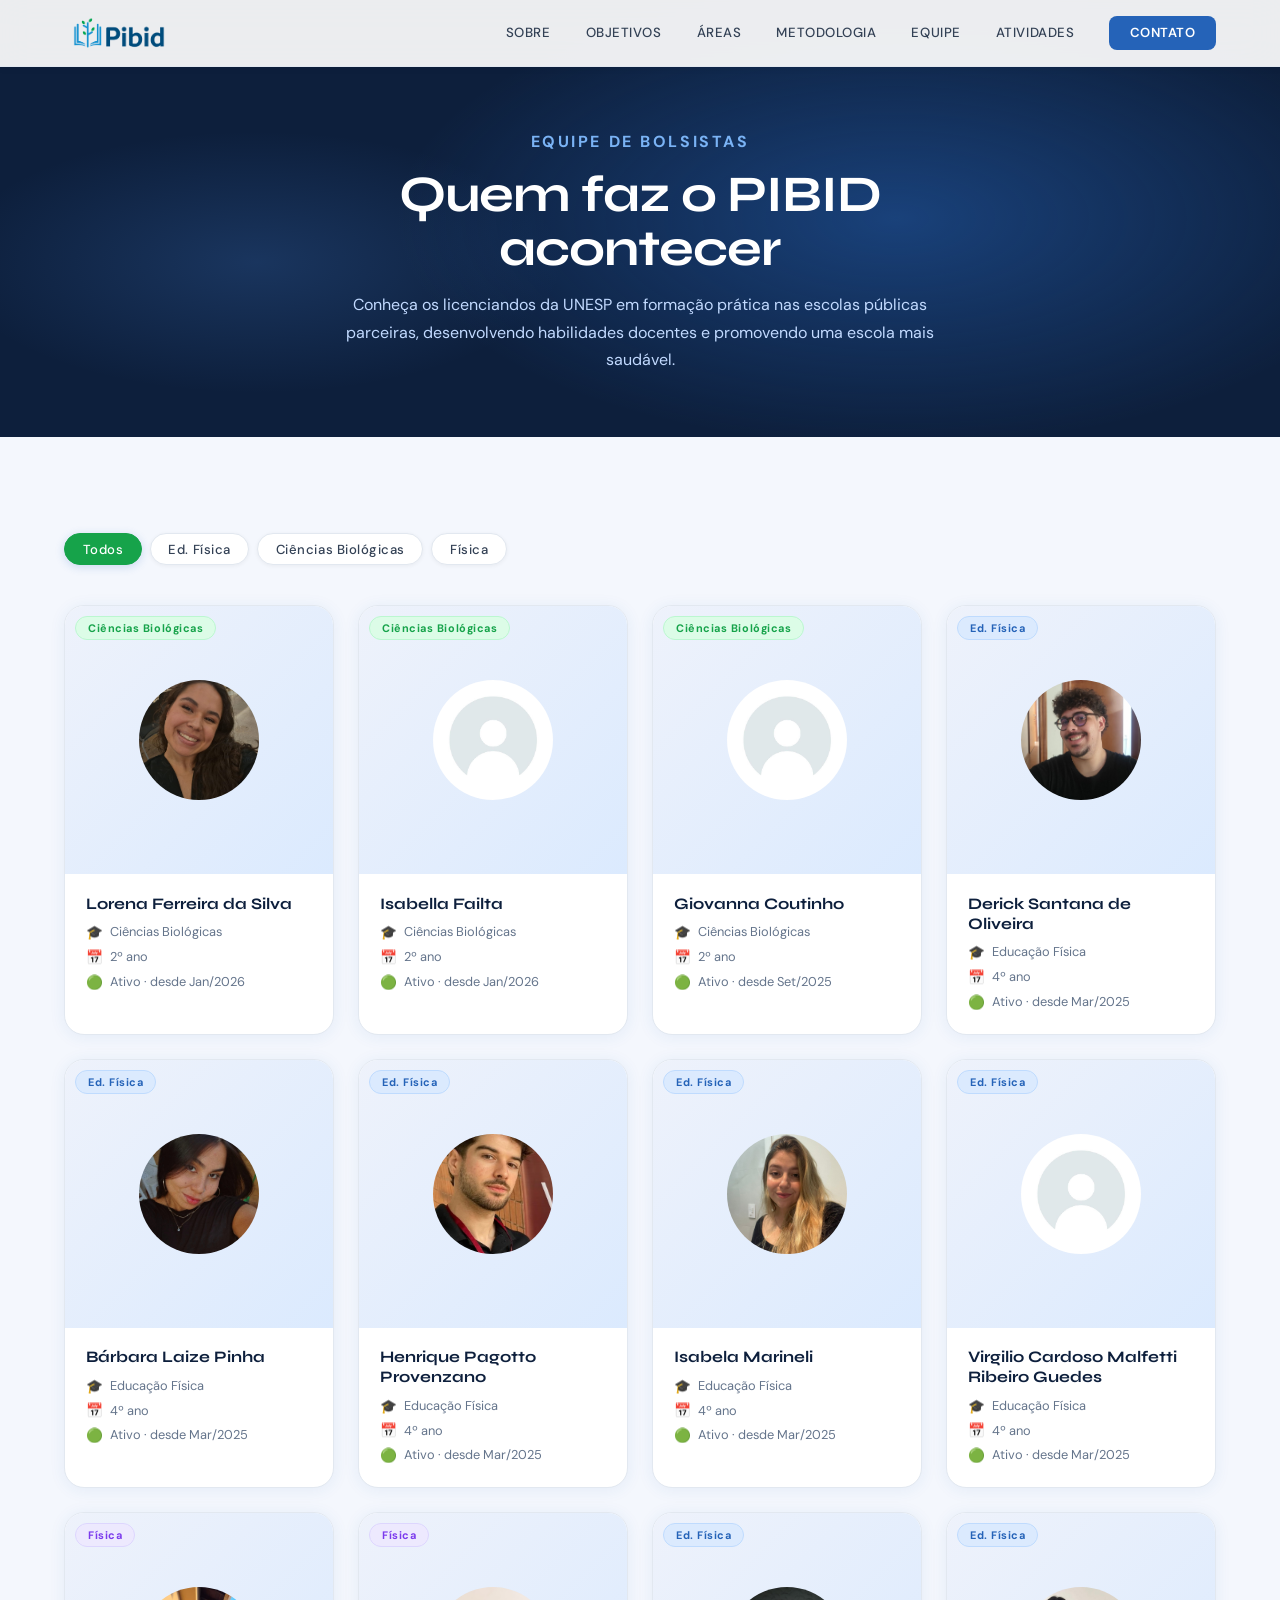
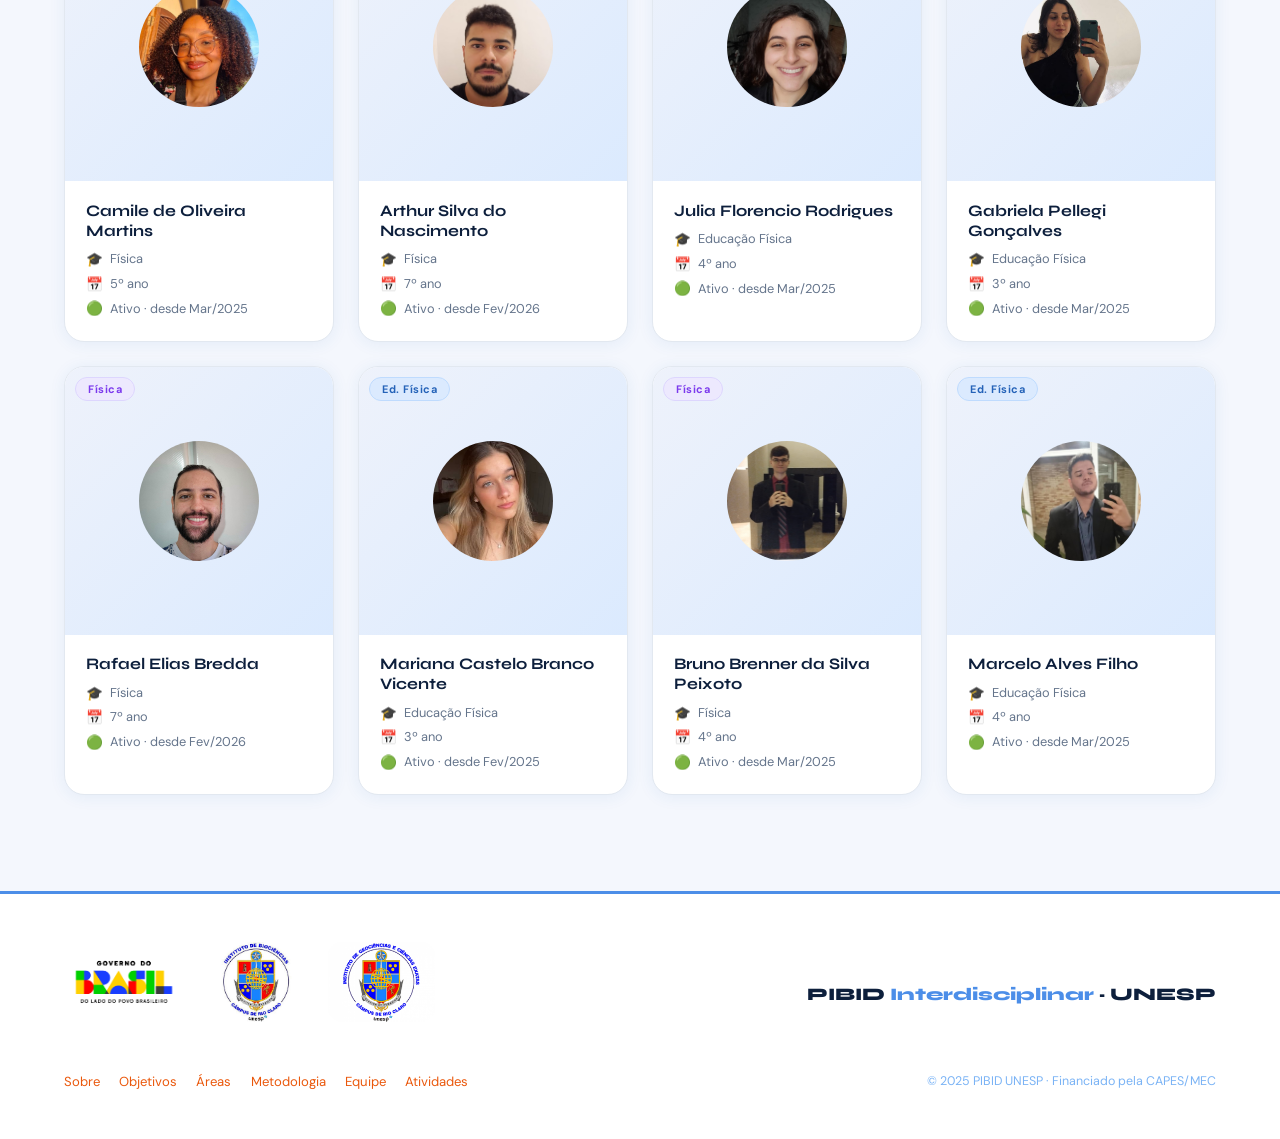
==== commit 30e70c02: "Curso do Bruno alterado Co-authored-by: Copilot <copilot@github.com>" ====
--- a/bolsistas.html
+++ b/bolsistas.html
@@ -276,15 +276,15 @@
     </div>
 
         <!-- BOLSISTA Bruno Brenner da Silva Peixoto -->
-    <div class="bolsista-card reveal" data-curso="ef">
+    <div class="bolsista-card reveal" data-curso="fis">
       <div class="bolsista-photo-wrap">
         <div class="photo-placeholder"><img src="foto-bruno.jpeg" alt="Bruno Brenner da Silva Peixoto"></div>
-        <span class="curso-badge curso-ef">Ed. Física</span>
+        <span class="curso-badge curso-fis">Física</span>
       </div>
       <div class="bolsista-info">
         <div class="bolsista-name">Bruno Brenner da Silva Peixoto</div>
         <div class="bolsista-meta">
-          <div class="meta-row"><span class="meta-icon">🎓</span>Educação Física</div>
+          <div class="meta-row"><span class="meta-icon">🎓</span>Física</div>
           <div class="meta-row"><span class="meta-icon">📅</span>4º ano</div>
           <div class="meta-row"><span class="meta-icon">🟢</span>Ativo · desde Mar/2025</div>
         </div>
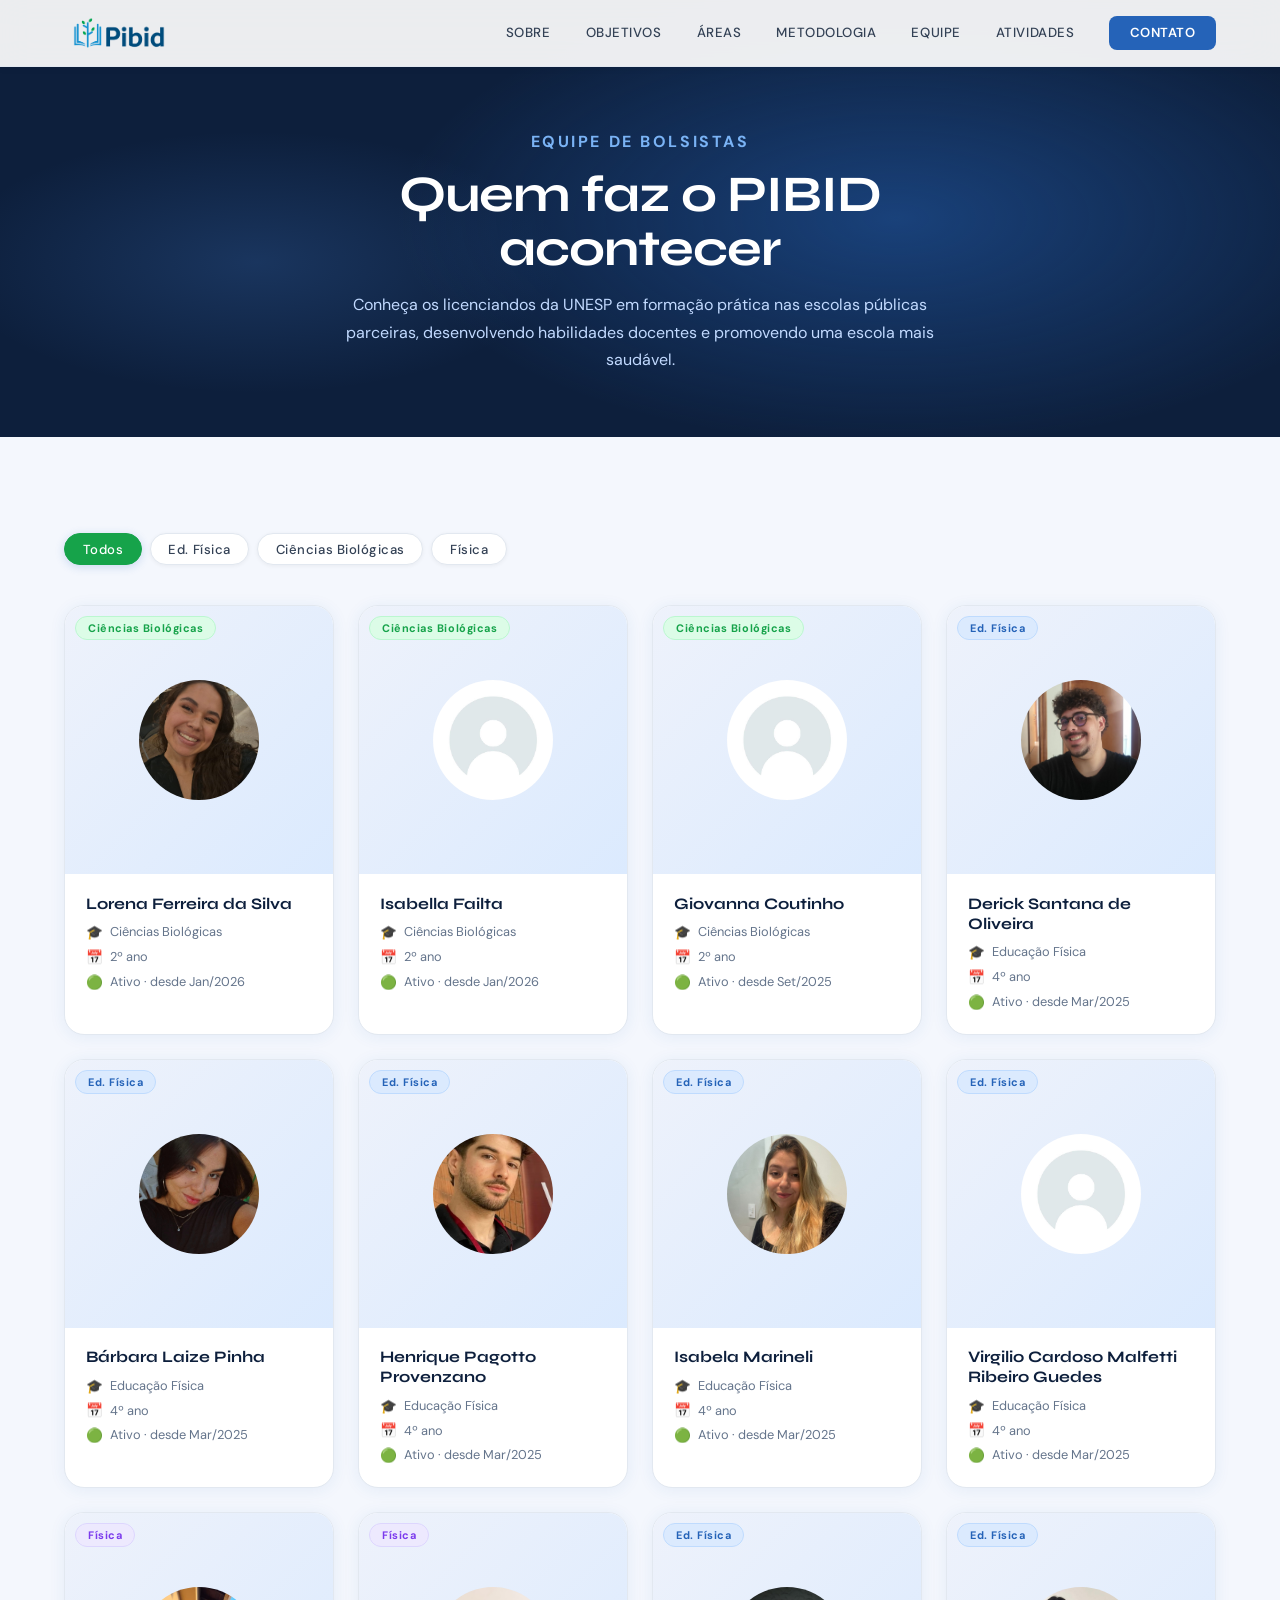
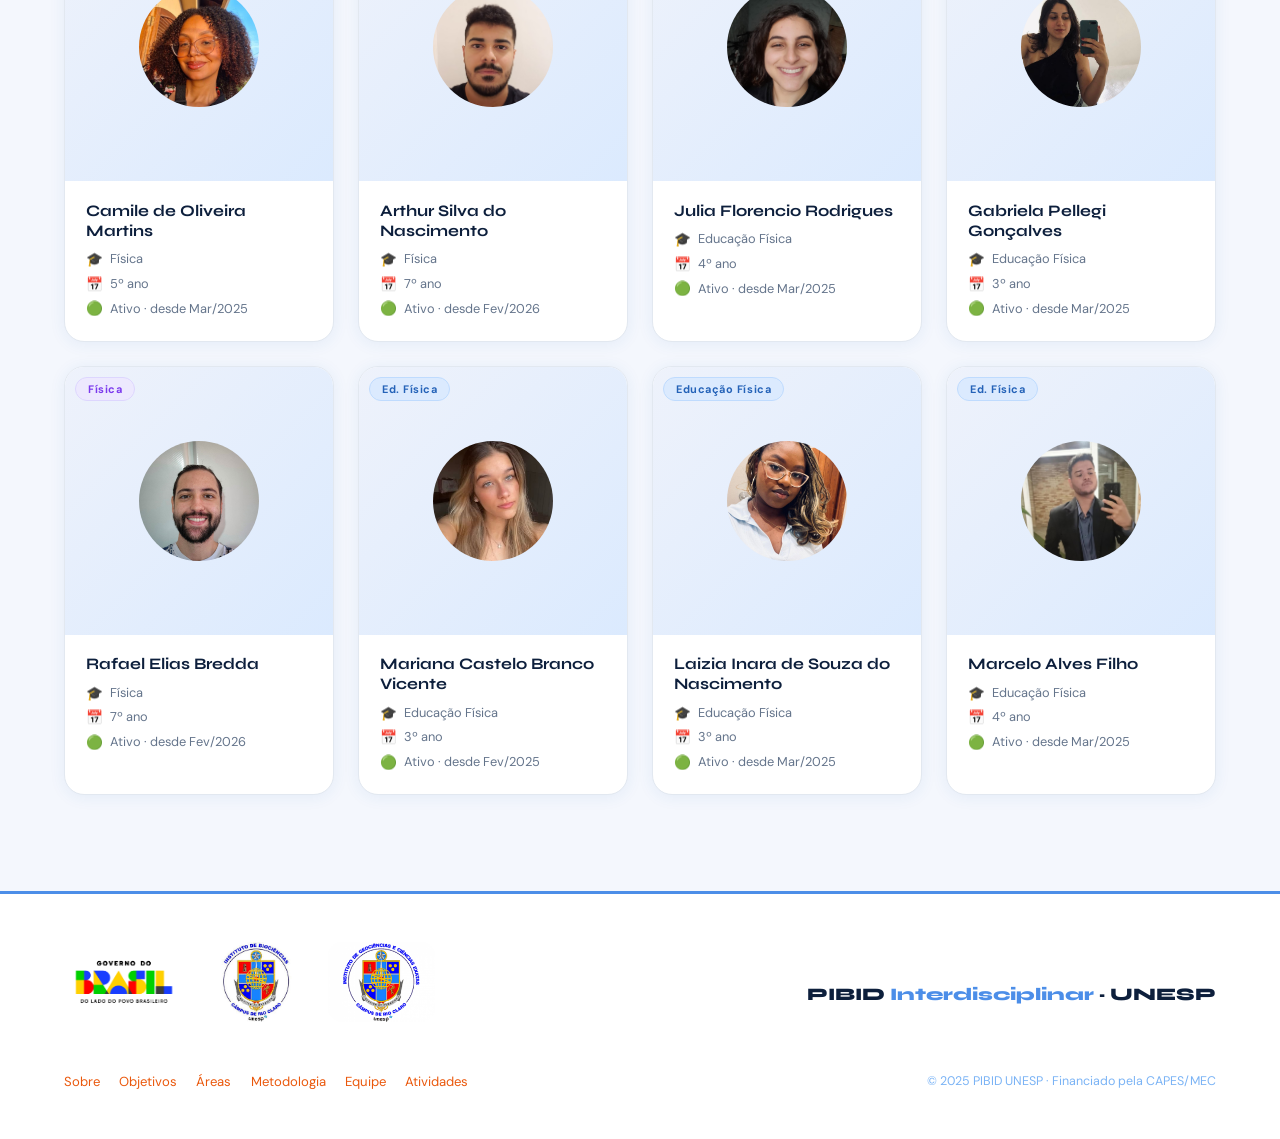
==== commit 643c876c: "Laizia Adicionada Co-authored-by: Copilot <copilot@github.com>" ====
--- a/bolsistas.html
+++ b/bolsistas.html
@@ -275,17 +275,17 @@
       </div>
     </div>
 
-        <!-- BOLSISTA Bruno Brenner da Silva Peixoto -->
-    <div class="bolsista-card reveal" data-curso="fis">
-      <div class="bolsista-photo-wrap">
-        <div class="photo-placeholder"><img src="foto-bruno.jpeg" alt="Bruno Brenner da Silva Peixoto"></div>
-        <span class="curso-badge curso-fis">Física</span>
-      </div>
-      <div class="bolsista-info">
-        <div class="bolsista-name">Bruno Brenner da Silva Peixoto</div>
-        <div class="bolsista-meta">
-          <div class="meta-row"><span class="meta-icon">🎓</span>Física</div>
-          <div class="meta-row"><span class="meta-icon">📅</span>4º ano</div>
+        <!-- BOLSISTA Laizia Inara de Souza do Nascimento -->
+    <div class="bolsista-card reveal" data-curso="ef">
+      <div class="bolsista-photo-wrap">
+        <div class="photo-placeholder"><img src="foto-laizia.jpeg" alt="Laizia Inara de Souza do Nascimento"></div>
+        <span class="curso-badge curso-ef">Educação Física</span>
+      </div>
+      <div class="bolsista-info">
+        <div class="bolsista-name">Laizia Inara de Souza do Nascimento</div>
+        <div class="bolsista-meta">
+          <div class="meta-row"><span class="meta-icon">🎓</span>Educação Física</div>
+          <div class="meta-row"><span class="meta-icon">📅</span>3º ano</div>
           <div class="meta-row"><span class="meta-icon">🟢</span>Ativo · desde Mar/2025</div>
         </div>
       </div>
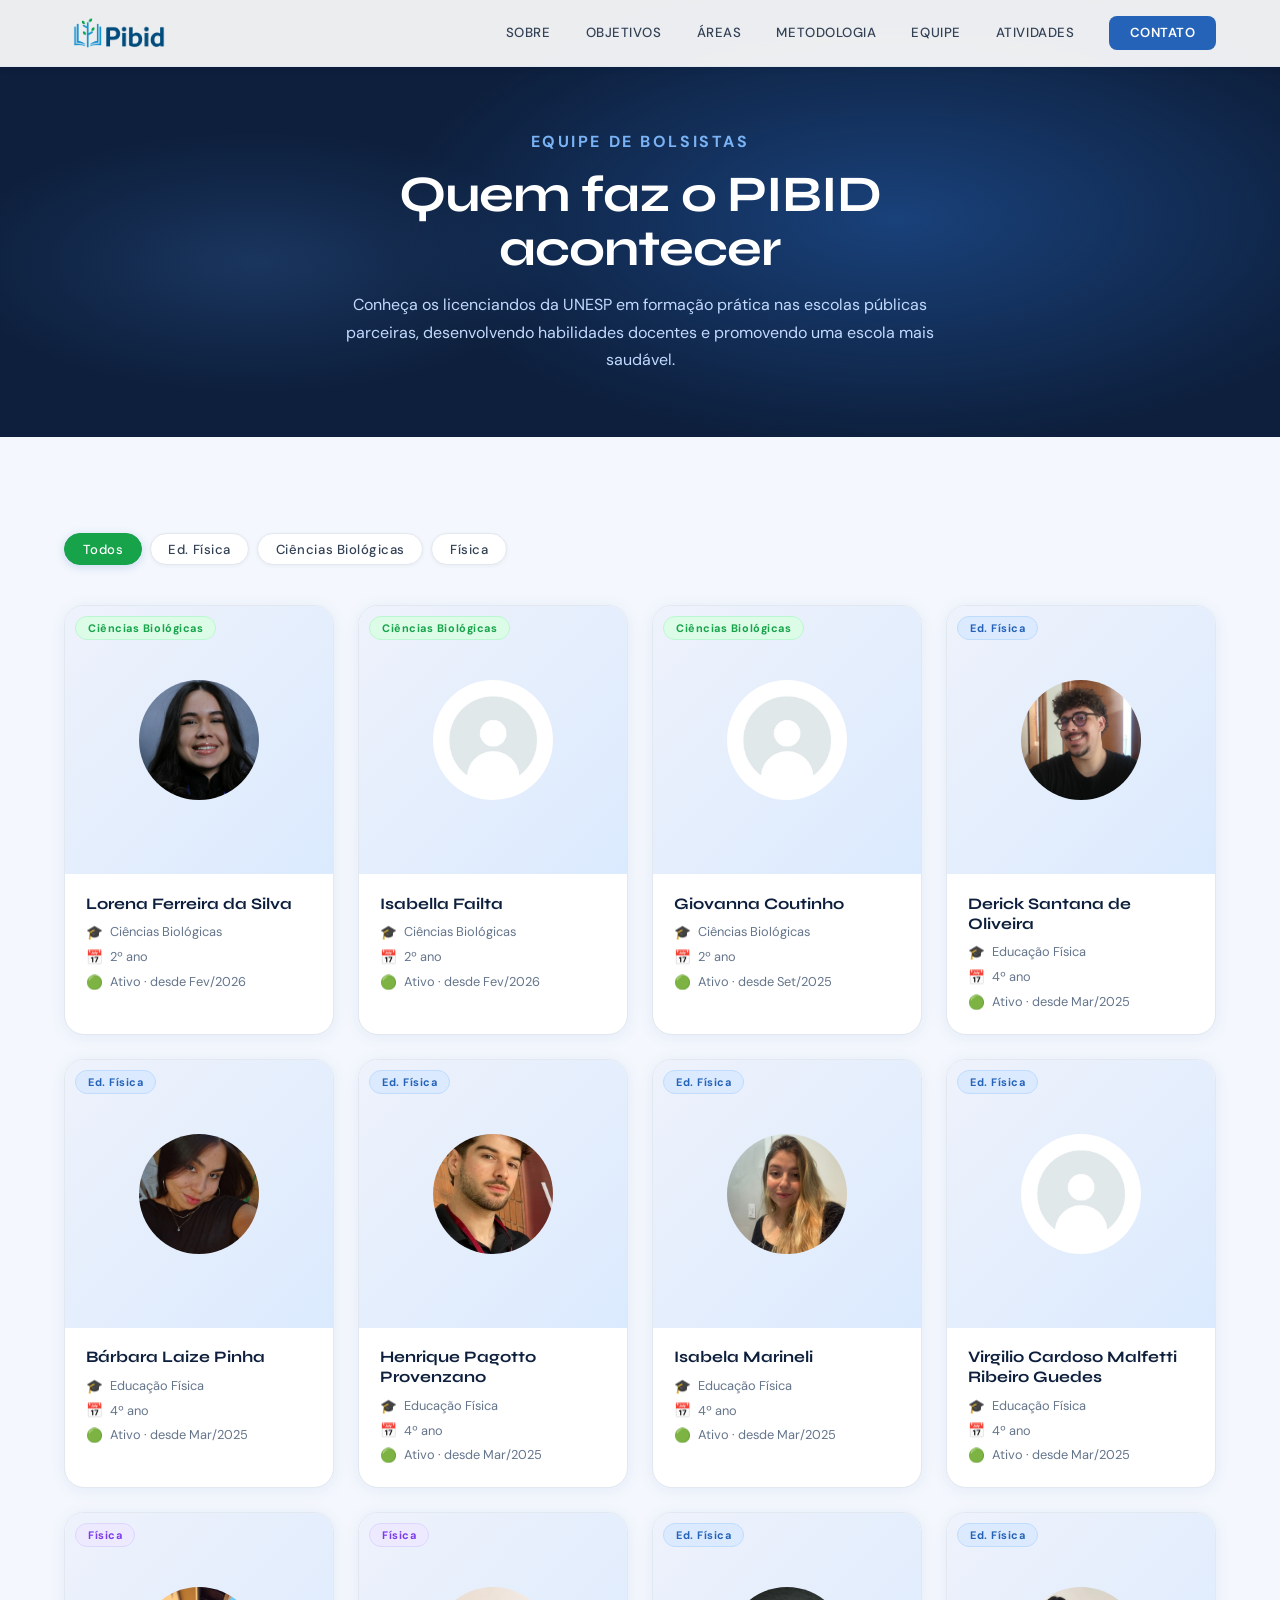
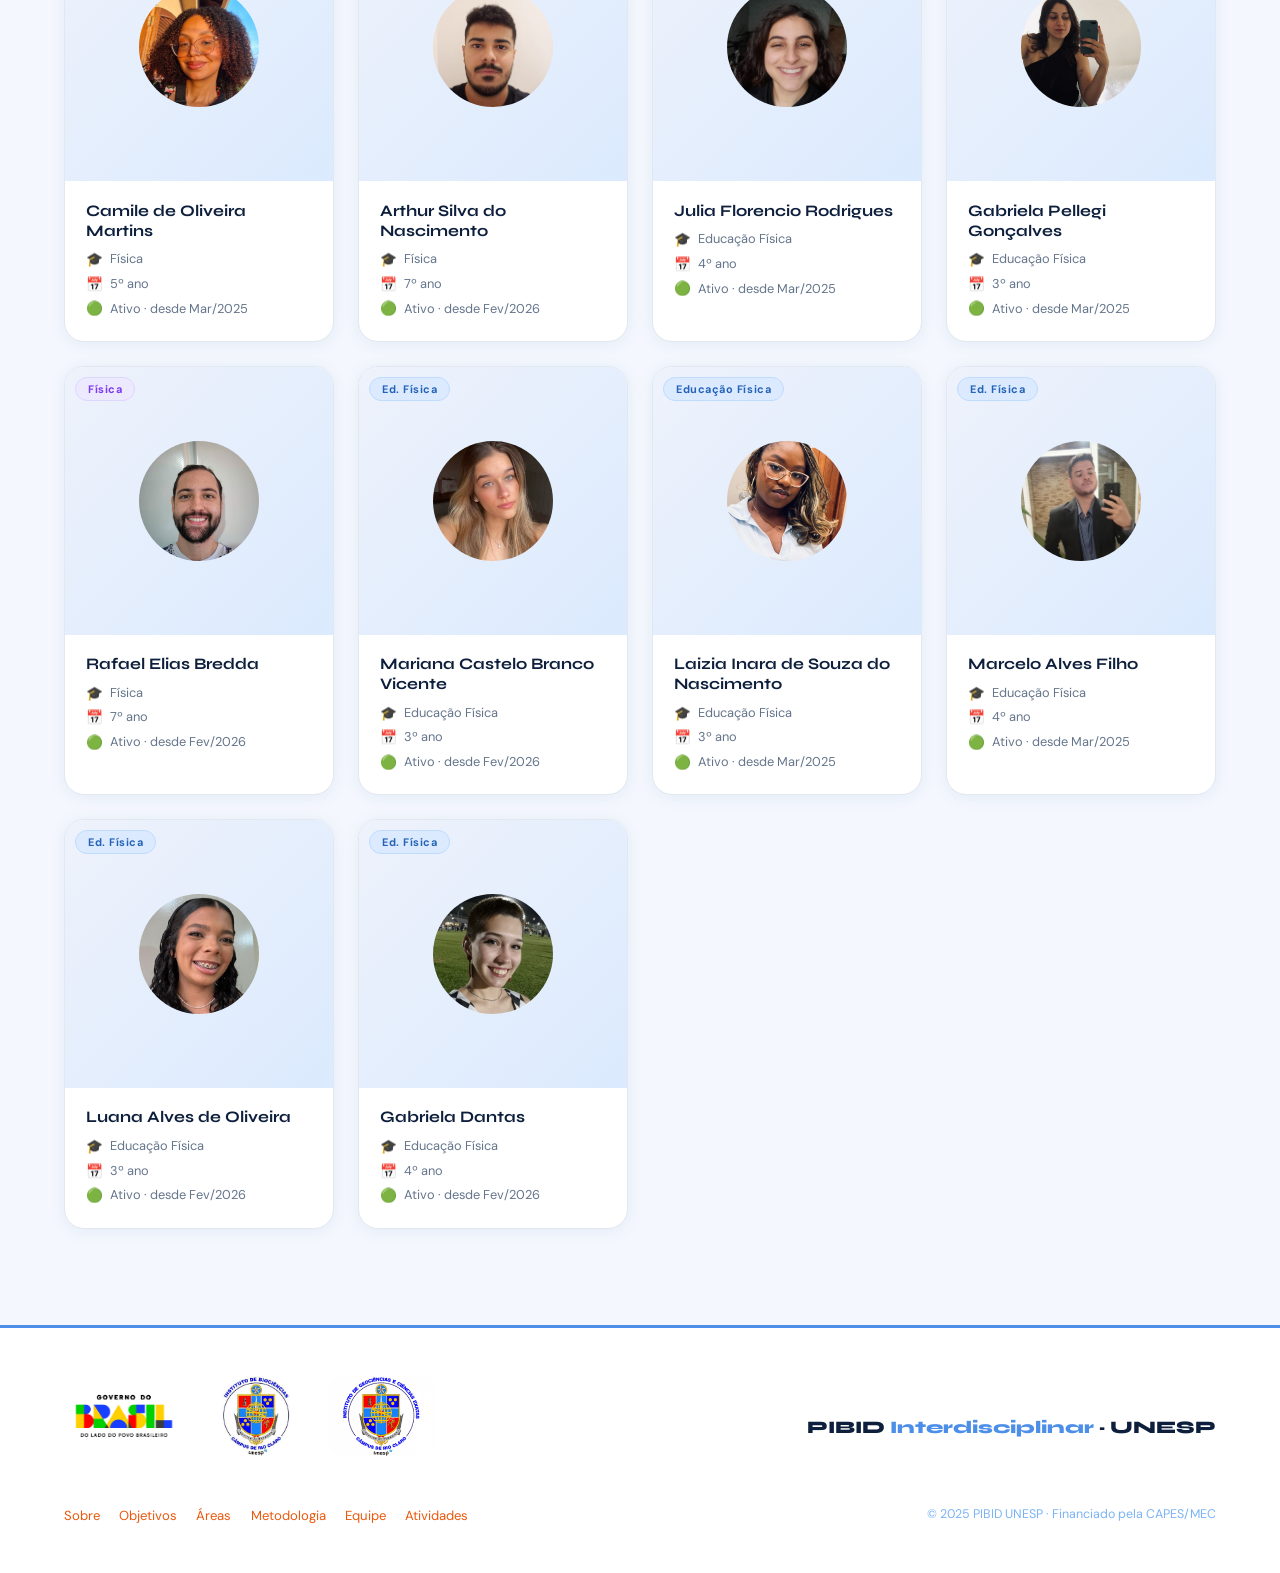
==== commit 1520c6ec: "Gabi e Luana adicionadas Co-authored-by: Copilot <copilot@github.com>" ====
--- a/bolsistas.html
+++ b/bolsistas.html
@@ -54,7 +54,7 @@
     <!-- BOLSISTA Lorena Silva -->
     <div class="bolsista-card reveal" data-curso="bio">
       <div class="bolsista-photo-wrap">
-<div class="photo-placeholder"><img src="foto-lorena.jpeg" alt="Lorena Ferreira da Silva"></div>
+<div class="photo-placeholder"><img src="foto-lorena.JPG" alt="Lorena Ferreira da Silva"></div>
         <span class="curso-badge curso-bio">Ciências Biológicas</span>
       </div>
       <div class="bolsista-info">
@@ -62,7 +62,7 @@
         <div class="bolsista-meta">
           <div class="meta-row"><span class="meta-icon">🎓</span>Ciências Biológicas</div>
           <div class="meta-row"><span class="meta-icon">📅</span>2º ano</div>
-          <div class="meta-row"><span class="meta-icon">🟢</span>Ativo · desde Jan/2026</div>
+          <div class="meta-row"><span class="meta-icon">🟢</span>Ativo · desde Fev/2026</div>
         </div>
       </div>
     </div>
@@ -78,7 +78,7 @@
         <div class="bolsista-meta">
           <div class="meta-row"><span class="meta-icon">🎓</span>Ciências Biológicas</div>
           <div class="meta-row"><span class="meta-icon">📅</span>2º ano</div>
-          <div class="meta-row"><span class="meta-icon">🟢</span>Ativo · desde Jan/2026</div>
+          <div class="meta-row"><span class="meta-icon">🟢</span>Ativo · desde Fev/2026</div>
         </div>
       </div>
     </div>
@@ -270,7 +270,7 @@
         <div class="bolsista-meta">
           <div class="meta-row"><span class="meta-icon">🎓</span>Educação Física</div>
           <div class="meta-row"><span class="meta-icon">📅</span>3º ano</div>
-          <div class="meta-row"><span class="meta-icon">🟢</span>Ativo · desde Fev/2025</div>
+          <div class="meta-row"><span class="meta-icon">🟢</span>Ativo · desde Fev/2026</div>
         </div>
       </div>
     </div>
@@ -303,6 +303,38 @@
           <div class="meta-row"><span class="meta-icon">🎓</span>Educação Física</div>
           <div class="meta-row"><span class="meta-icon">📅</span>4º ano</div>
           <div class="meta-row"><span class="meta-icon">🟢</span>Ativo · desde Mar/2025</div>
+        </div>
+      </div>
+    </div>
+
+          <!-- BOLSISTA Luana Alves de Oliveira -->
+    <div class="bolsista-card reveal" data-curso="ef">
+      <div class="bolsista-photo-wrap">
+        <div class="photo-placeholder"><img src="foto-luana.jpeg" alt="Luana Alves de Oliveira"></div>
+        <span class="curso-badge curso-ef">Ed. Física</span>
+      </div>
+      <div class="bolsista-info">
+        <div class="bolsista-name">Luana Alves de Oliveira</div>
+        <div class="bolsista-meta">
+          <div class="meta-row"><span class="meta-icon">🎓</span>Educação Física</div>
+          <div class="meta-row"><span class="meta-icon">📅</span>3º ano</div>
+          <div class="meta-row"><span class="meta-icon">🟢</span>Ativo · desde Fev/2026</div>
+        </div>
+      </div>
+    </div>
+
+          <!-- BOLSISTA Gabriela Dantas -->
+    <div class="bolsista-card reveal" data-curso="ef">
+      <div class="bolsista-photo-wrap">
+        <div class="photo-placeholder"><img src="foto-gabriela.jpeg" alt="Gabriela Dantas"></div>
+        <span class="curso-badge curso-ef">Ed. Física</span>
+      </div>
+      <div class="bolsista-info">
+        <div class="bolsista-name">Gabriela Dantas</div>
+        <div class="bolsista-meta">
+          <div class="meta-row"><span class="meta-icon">🎓</span>Educação Física</div>
+          <div class="meta-row"><span class="meta-icon">📅</span>4º ano</div>
+          <div class="meta-row"><span class="meta-icon">🟢</span>Ativo · desde Fev/2026</div>
         </div>
       </div>
     </div>
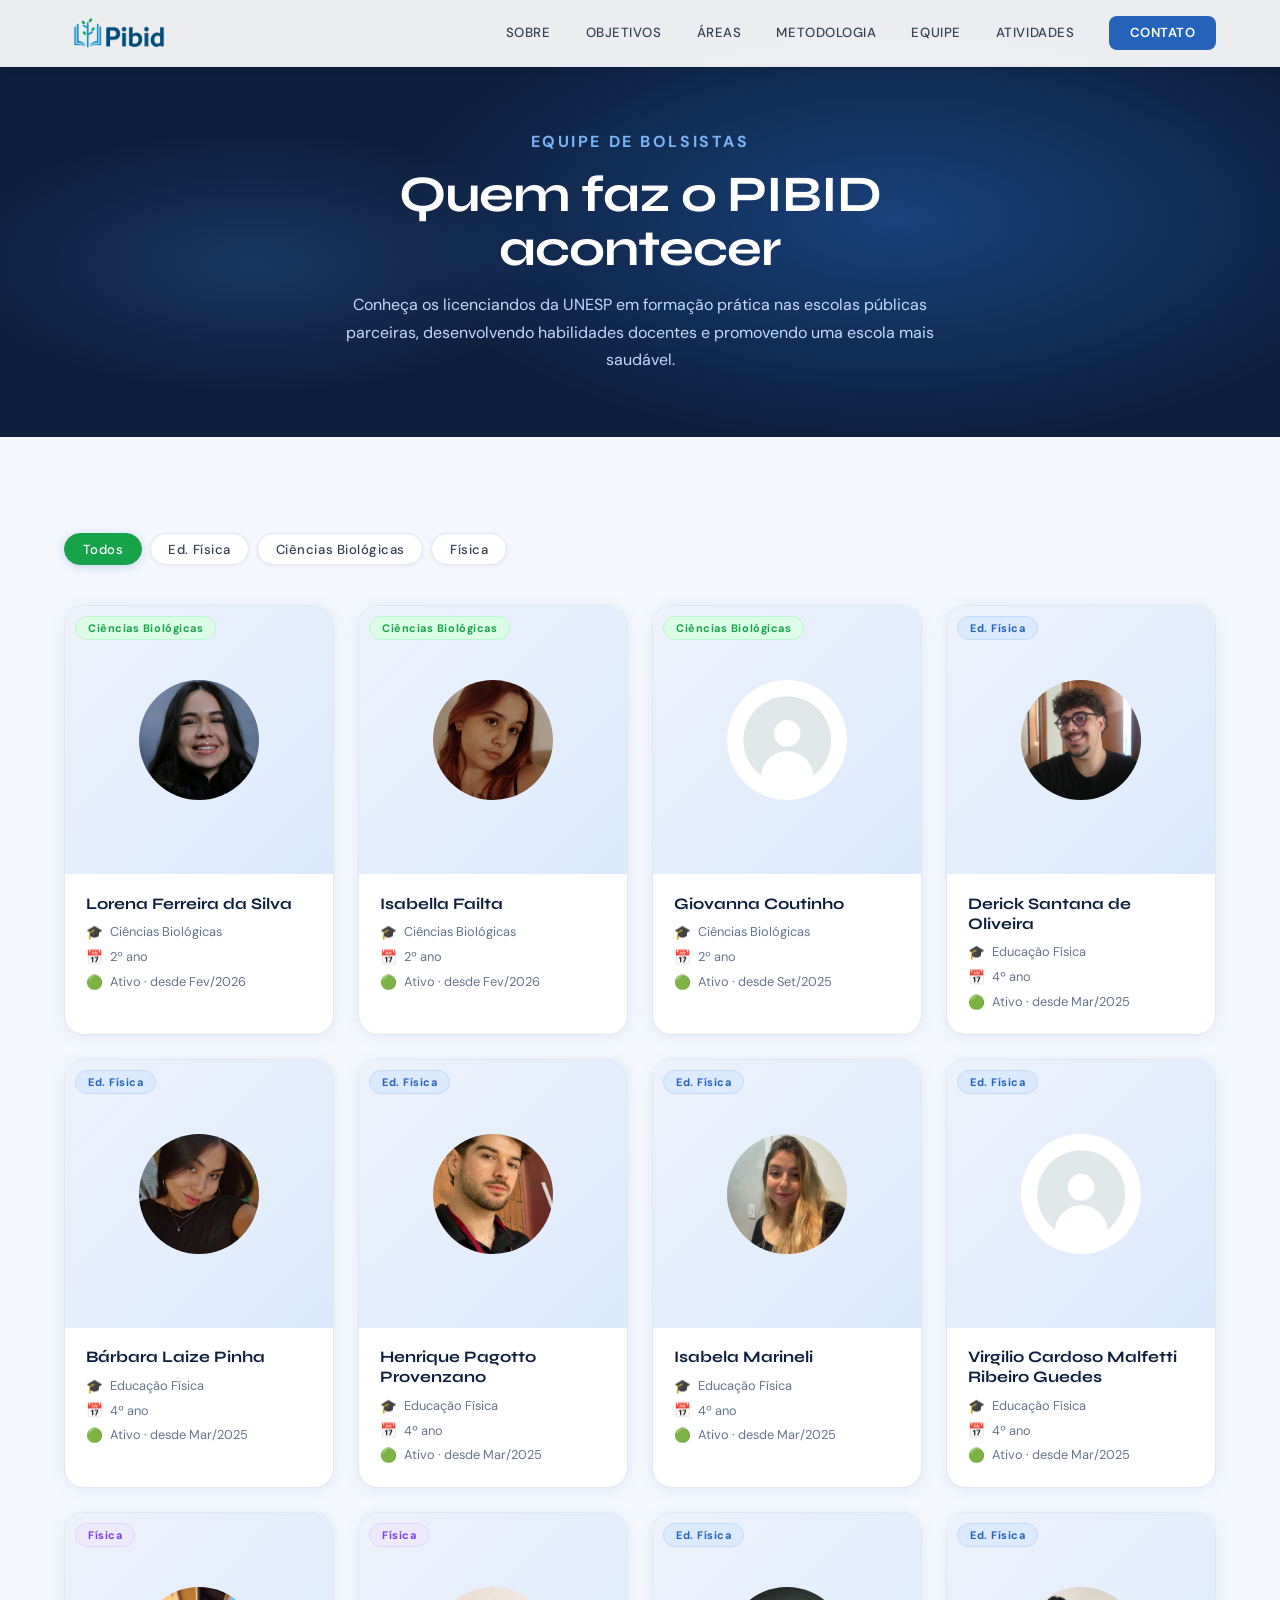
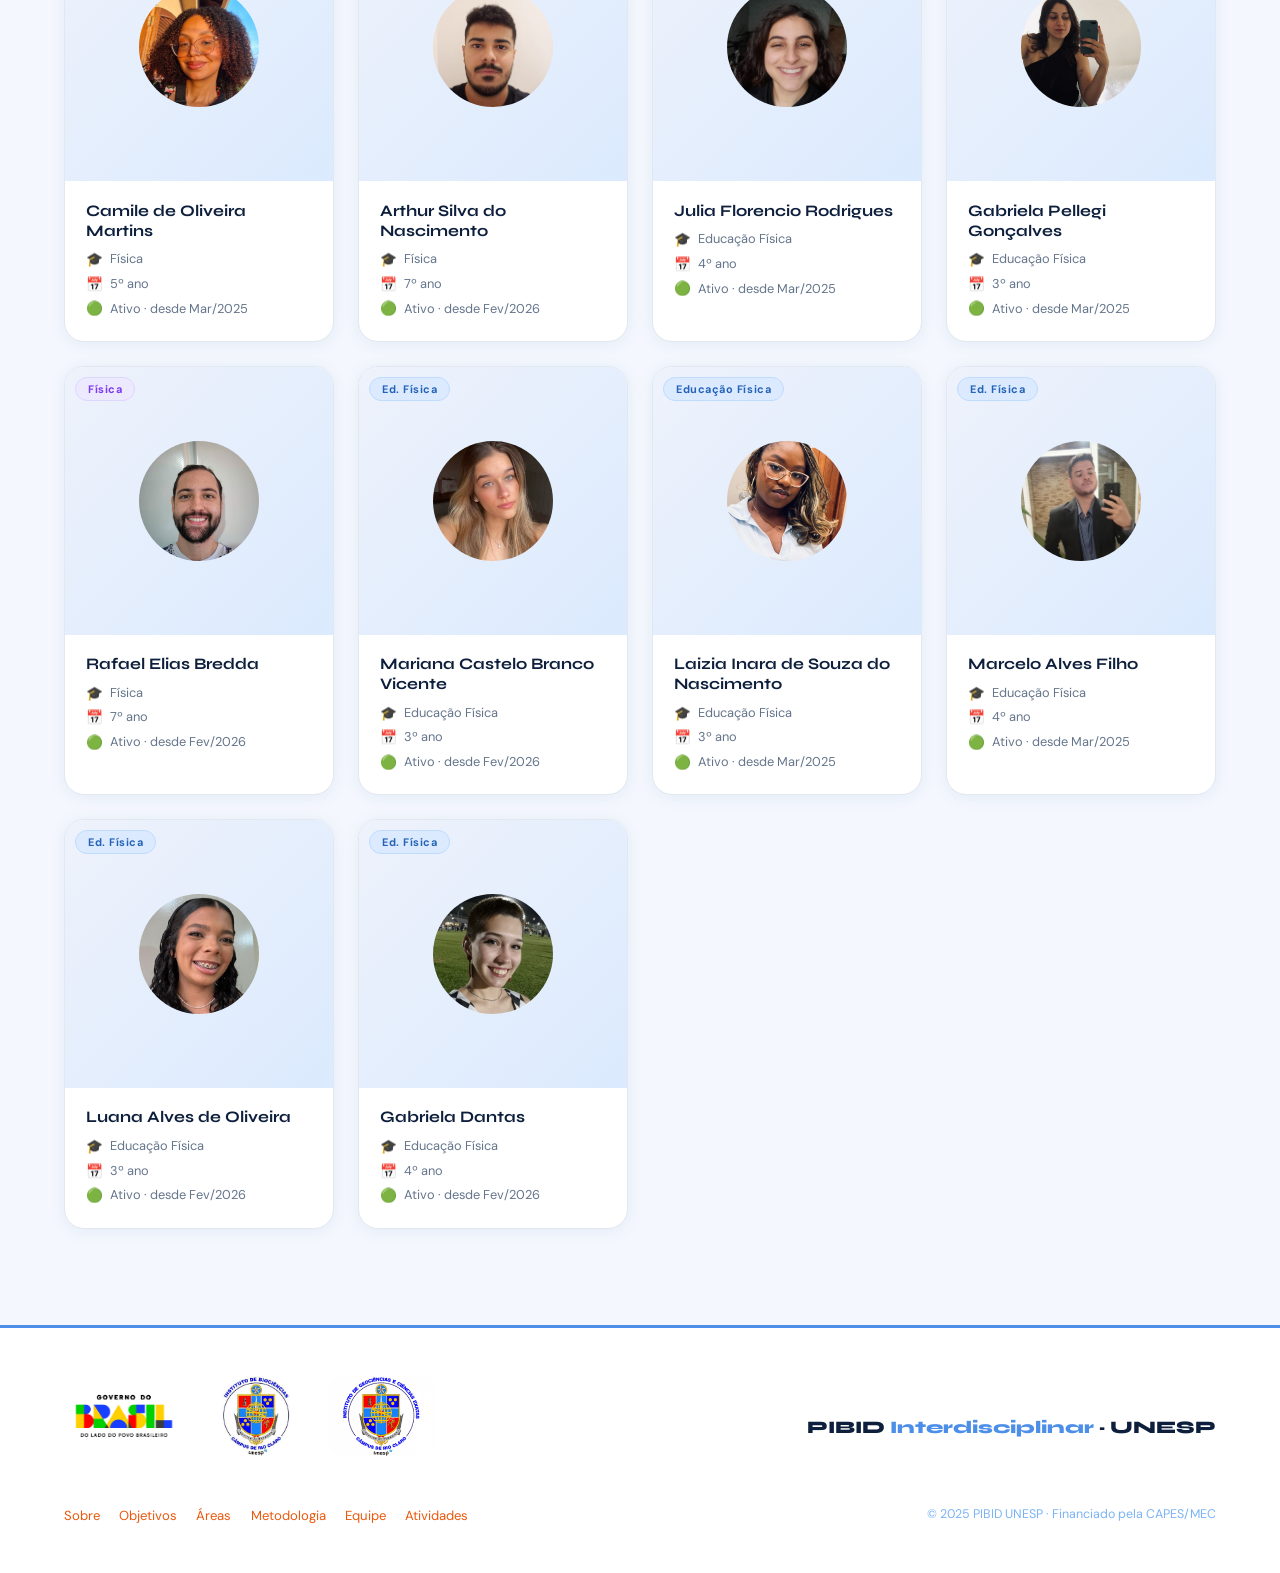
==== commit eb8a8187: "Foto isabella Failtga adicionada" ====
--- a/bolsistas.html
+++ b/bolsistas.html
@@ -70,7 +70,7 @@
     <!-- BOLSISTA Isabela Failta -->
     <div class="bolsista-card reveal" data-curso="bio">
       <div class="bolsista-photo-wrap">
-         <div class="photo-placeholder"><img src="foto-default.jpg" alt="Isabella Failta"></div>
+         <div class="photo-placeholder"><img src="foto-isabella.jpeg" alt="Isabella Failta"></div>
         <span class="curso-badge curso-bio">Ciências Biológicas</span>
       </div>
       <div class="bolsista-info">
